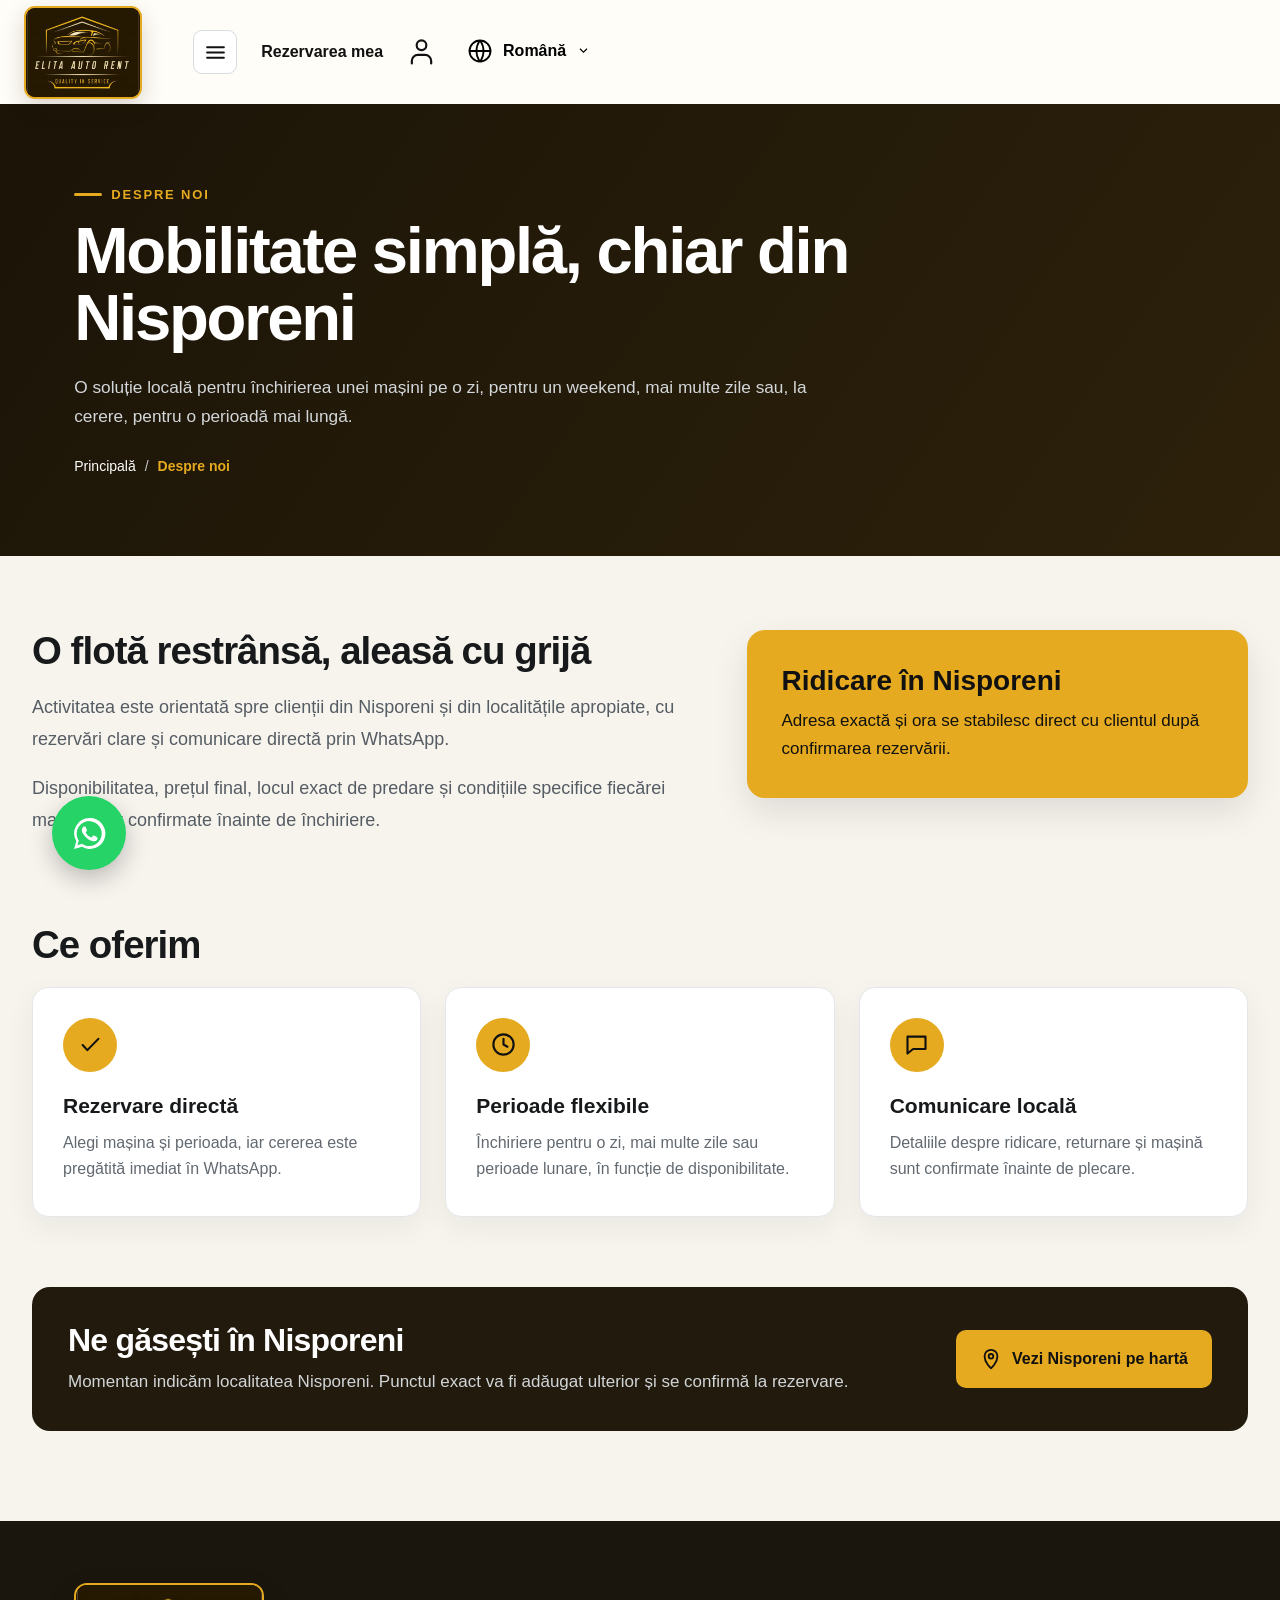
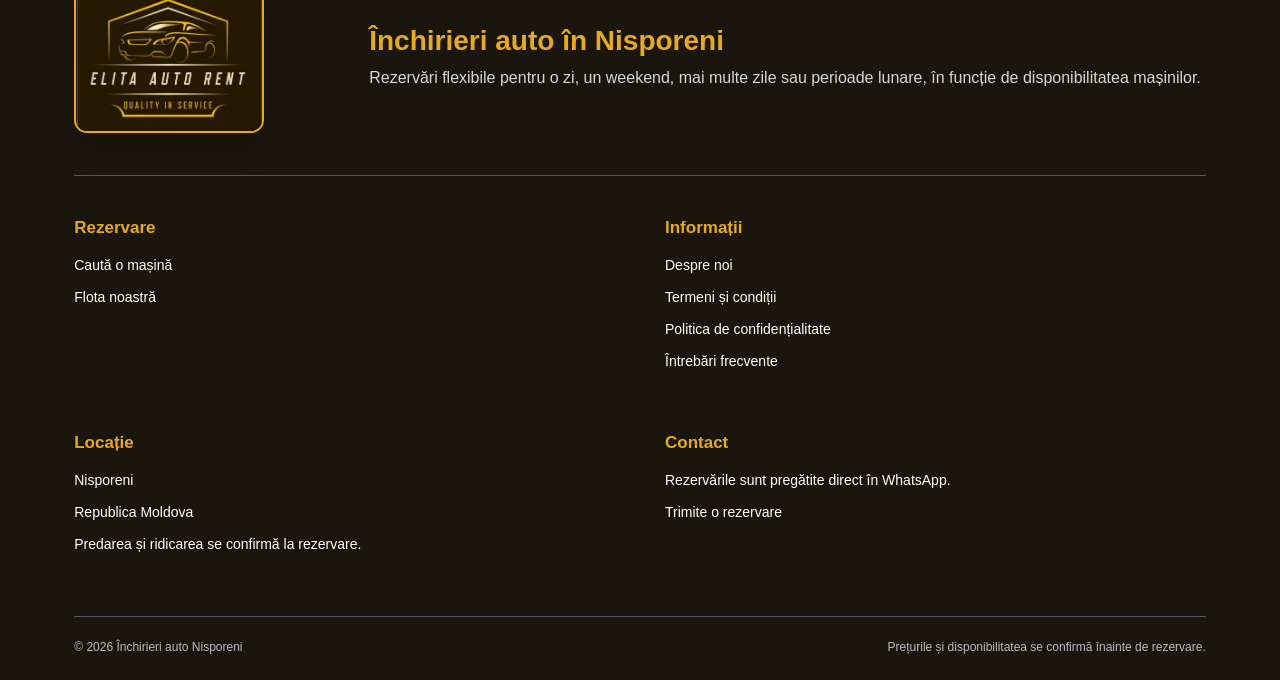
==== about.html @ a92614af "new new" ====
<!doctype html>
<html lang="ro">
<head>
  <meta charset="utf-8">
  <meta name="viewport" content="width=device-width, initial-scale=1">
  <meta name="description" content="Despre serviciul local de închirieri auto din Nisporeni, Republica Moldova.">
  <title>Despre noi | Închirieri auto Nisporeni</title>
  <link rel="stylesheet" href="styles.css">
</head>
<body class="info-page" data-page="about">
  <header class="site-header" aria-label="Antet">
    <a class="brand-placeholder" href="index.html" aria-label="Elita Auto Rent — Acasă"><img class="brand-logo" src="assets/brand/elita-auto-rent-logo.jpg" alt="Elita Auto Rent"></a>
    <nav class="desktop-nav" aria-label="Navigație principală">
      <a href="index.html#booking-title" data-i18n="navRental">Închirieri auto</a>
      <a href="index.html#fleet" data-i18n="navFleet">Flota noastră</a>
      <a href="about.html" data-i18n="navAbout" aria-current="page">Despre noi</a>
      <a href="terms.html" data-i18n="navTerms">Termeni și condiții</a>
      <a href="index.html#contact" data-i18n="navContact">Contact</a>
    </nav>
    <div class="header-actions">
      <button id="mobile-nav-toggle" class="mobile-nav-toggle" type="button" aria-label="Deschide meniul" aria-expanded="false" aria-controls="mobile-nav-panel">
        <svg aria-hidden="true" viewBox="0 0 24 24"><path d="M4 7h16M4 12h16M4 17h16"/></svg>
      </button>
      <a class="account-link" href="index.html#booking-title" data-i18n="myBooking">Rezervarea mea</a>
      <a class="header-icon-link" href="index.html#booking-title" aria-label="Rezervare">
        <svg aria-hidden="true" viewBox="0 0 24 24"><path d="M20 21v-2a5 5 0 0 0-5-5H9a5 5 0 0 0-5 5v2M12 10a4 4 0 1 0 0-8 4 4 0 0 0 0 8Z"/></svg>
      </a>
      <div class="language-switcher">
        <button id="language-button" class="language-button" type="button" aria-label="Selectează limba" aria-expanded="false" aria-controls="language-menu">
          <svg aria-hidden="true" viewBox="0 0 24 24"><circle cx="12" cy="12" r="9"/><path d="M3 12h18M12 3a15 15 0 0 1 0 18M12 3a15 15 0 0 0 0 18"/></svg>
          <span id="current-language-label">Română</span>
          <svg class="language-chevron" aria-hidden="true" viewBox="0 0 24 24"><path d="m7 9.5 5 5 5-5"/></svg>
        </button>
        <div id="language-menu" class="language-menu" hidden>
          <button type="button" data-language="ro" aria-current="true">Română <small>RO</small></button>
          <button type="button" data-language="ru">Русский <small>RU</small></button>
          <button type="button" data-language="en">English <small>EN</small></button>
        </div>
      </div>
    </div>
    <nav id="mobile-nav-panel" class="mobile-nav-panel" aria-label="Navigație mobilă" hidden>
      <a href="index.html#booking-title" data-i18n="navRental">Închirieri auto</a>
      <a href="index.html#fleet" data-i18n="navFleet">Flota noastră</a>
      <a href="about.html" data-i18n="navAbout" aria-current="page">Despre noi</a>
      <a href="terms.html" data-i18n="navTerms">Termeni și condiții</a>
      <a href="index.html#contact" data-i18n="navContact">Contact</a>
    </nav>
  </header>

  <main class="info-main">
    <section class="info-hero">
      <div class="info-hero-inner">
        <span class="info-eyebrow" data-i18n="eyebrow">Despre noi</span>
        <h1 data-i18n="title">Mobilitate simplă, chiar din Nisporeni</h1>
        <p data-i18n="lead">O soluție locală pentru închirierea unei mașini pe o zi, pentru un weekend, mai multe zile sau, la cerere, pentru o perioadă mai lungă.</p>
        <nav class="info-breadcrumbs" aria-label="Fir de navigare"><a href="index.html" data-i18n="home">Principală</a><span>/</span><strong data-i18n="navAbout">Despre noi</strong></nav>
      </div>
    </section>

    <div class="info-content-shell">
      <section class="info-section about-intro-grid">
        <div class="info-copy">
          <h2 data-i18n="introTitle">O flotă restrânsă, aleasă cu grijă</h2>
          <p data-i18n="introOne">Activitatea este orientată spre clienții din Nisporeni și din localitățile apropiate, cu rezervări clare și comunicare directă prin WhatsApp.</p>
          <p data-i18n="introTwo">Disponibilitatea, prețul final, locul exact de predare și condițiile specifice fiecărei mașini sunt confirmate înainte de închiriere.</p>
        </div>
        <aside class="about-highlight">
          <strong data-i18n="highlightTitle">Ridicare în Nisporeni</strong>
          <p data-i18n="highlightText">Adresa exactă și ora se stabilesc direct cu clientul după confirmarea rezervării.</p>
        </aside>
      </section>

      <section class="info-section">
        <h2 data-i18n="valuesTitle">Ce oferim</h2>
        <div class="about-card-grid">
          <article class="about-card">
            <span class="about-card-icon"><svg aria-hidden="true" viewBox="0 0 24 24"><path d="M5 12.5 9.2 17 19 7"/></svg></span>
            <h3 data-i18n="cardOneTitle">Rezervare directă</h3><p data-i18n="cardOneText">Alegi mașina și perioada, iar cererea este pregătită imediat în WhatsApp.</p>
          </article>
          <article class="about-card">
            <span class="about-card-icon"><svg aria-hidden="true" viewBox="0 0 24 24"><circle cx="12" cy="12" r="9"/><path d="M12 7v5l3.5 2"/></svg></span>
            <h3 data-i18n="cardTwoTitle">Perioade flexibile</h3><p data-i18n="cardTwoText">Închiriere pentru o zi, mai multe zile sau perioade lunare, în funcție de disponibilitate.</p>
          </article>
          <article class="about-card">
            <span class="about-card-icon"><svg aria-hidden="true" viewBox="0 0 24 24"><path d="M4 5h16v11H9l-5 4Z"/></svg></span>
            <h3 data-i18n="cardThreeTitle">Comunicare locală</h3><p data-i18n="cardThreeText">Detaliile despre ridicare, returnare și mașină sunt confirmate înainte de plecare.</p>
          </article>
        </div>
      </section>

      <section class="info-section location-callout">
        <div><h2 data-i18n="locationTitle">Ne găsești în Nisporeni</h2><p data-i18n="locationText">Momentan indicăm localitatea Nisporeni. Punctul exact va fi adăugat ulterior și se confirmă la rezervare.</p></div>
        <a class="map-button" href="https://www.google.com/maps/search/?api=1&amp;query=Nisporeni%2C%20Republica%20Moldova" target="_blank" rel="noopener noreferrer">
          <svg aria-hidden="true" viewBox="0 0 24 24"><path d="M12 22s7-5.5 7-13A7 7 0 1 0 5 9c0 7.5 7 13 7 13Z"/><circle cx="12" cy="9" r="2.5"/></svg><span data-i18n="mapButton">Vezi Nisporeni pe hartă</span>
        </a>
      </section>
    </div>
  </main>

  <footer class="site-footer">
    <div class="site-footer-shell">
      <section class="footer-intro"><a class="footer-brand" href="index.html" aria-label="Elita Auto Rent — Acasă"><img class="footer-logo" src="assets/brand/elita-auto-rent-logo.jpg" alt="Elita Auto Rent"></a><div><h2 data-i18n="footerTitle">Închirieri auto în Nisporeni</h2><p data-i18n="footerLead">Rezervări flexibile pentru o zi, un weekend, mai multe zile sau perioade lunare, în funcție de disponibilitatea mașinilor.</p></div></section>
      <div class="footer-columns">
        <div><h3 data-i18n="booking">Rezervare</h3><a href="index.html#booking-title" data-i18n="findCar">Caută o mașină</a><a href="index.html#fleet" data-i18n="navFleet">Flota noastră</a></div>
        <div><h3 data-i18n="information">Informații</h3><a href="about.html" data-i18n="navAbout">Despre noi</a><a href="terms.html" data-i18n="navTerms">Termeni și condiții</a><a href="#" data-i18n="privacy">Politica de confidențialitate</a><a href="#" data-i18n="faq">Întrebări frecvente</a></div>
        <div><h3 data-i18n="location">Locație</h3><a href="https://www.google.com/maps/search/?api=1&amp;query=Nisporeni%2C%20Republica%20Moldova" target="_blank" rel="noopener noreferrer">Nisporeni</a><a href="https://www.google.com/maps/search/?api=1&amp;query=Nisporeni%2C%20Republica%20Moldova" target="_blank" rel="noopener noreferrer" data-i18n="moldova">Republica Moldova</a><p data-i18n="delivery">Predarea și ridicarea se confirmă la rezervare.</p></div>
        <div><h3 data-i18n="navContact">Contact</h3><p data-i18n="bookingWhatsapp">Rezervările sunt pregătite direct în WhatsApp.</p><a href="index.html#booking-title" data-i18n="sendBooking">Trimite o rezervare</a></div>
      </div>
      <div class="footer-bottom"><span data-i18n="copyright">© 2026 Închirieri auto Nisporeni</span><span data-i18n="availability">Prețurile și disponibilitatea se confirmă înainte de rezervare.</span></div>
    </div>
  </footer>

  <button id="floating-whatsapp" class="floating-safety floating-whatsapp" type="button" aria-label="Deschide WhatsApp"><svg aria-hidden="true" viewBox="0 0 32 32"><path d="M16.05 4.5A11.42 11.42 0 0 0 6.2 21.7L4.5 27.5l5.95-1.62A11.5 11.5 0 1 0 16.05 4.5Zm0 20.87c-1.8 0-3.56-.5-5.08-1.45l-.36-.22-3.53.96.95-3.43-.24-.37a9.3 9.3 0 1 1 8.26 4.51Zm5.1-6.96c-.28-.14-1.65-.81-1.9-.9-.26-.1-.45-.14-.64.14-.19.28-.73.9-.9 1.09-.16.19-.33.21-.61.07-.28-.14-1.18-.43-2.25-1.39a8.43 8.43 0 0 1-1.56-1.94c-.16-.28-.02-.43.12-.57.13-.13.28-.33.42-.5.14-.16.19-.28.28-.47.09-.19.05-.35-.02-.5-.07-.14-.64-1.54-.87-2.1-.23-.56-.47-.48-.64-.49h-.54c-.19 0-.5.07-.76.35-.26.28-1 1-1 2.43 0 1.43 1.04 2.81 1.18 3 .14.19 2.04 3.12 4.95 4.38.69.3 1.23.48 1.65.61.69.22 1.32.19 1.82.12.56-.08 1.65-.68 1.88-1.33.23-.65.23-1.21.16-1.33-.07-.12-.26-.19-.54-.33Z"/></svg></button>
  <button id="scroll-to-top" class="scroll-to-top" type="button" aria-label="Înapoi la începutul paginii"><svg aria-hidden="true" viewBox="0 0 64 64"><circle class="scroll-track" cx="32" cy="32" r="26"/><circle class="scroll-progress" cx="32" cy="32" r="26"/><path class="scroll-arrow" d="M32 43V22M23.5 30.5 32 22l8.5 8.5"/></svg></button>
  <script src="content-pages.js"></script>
</body>
</html>
---- styles.css ----
:root {
  --brand: #e5aa1f;
  --brand-hover: #cf9412;
  --accent: #9a6500;
  --brand-dark: #211600;
  --brand-cream: #f3ead5;
  --accent-soft: #fff4d6;
  --ink: #111111;
  --muted: #5f636b;
  --surface: #ffffff;
  --border: #d7dae0;
  --danger: #b42318;
  --shell-max: 1698px;
  --radius: 12px;
  font-family: Inter, Arial, sans-serif;
  color: var(--ink);
  background: #f7f4ee;
}

* { box-sizing: border-box; }

body { margin: 0; min-width: 320px; }

button, input, select { font: inherit; }

button, a { -webkit-tap-highlight-color: transparent; }

.sr-only {
  position: absolute;
  width: 1px;
  height: 1px;
  padding: 0;
  margin: -1px;
  overflow: hidden;
  clip: rect(0, 0, 0, 0);
  white-space: nowrap;
  border: 0;
}

.site-header {
  min-height: 104px;
  padding: 0 max(24px, calc((100vw - var(--shell-max)) / 2));
  display: flex;
  align-items: center;
  gap: clamp(28px, 4vw, 70px);
  background: #fffdf8;
  position: relative;
  z-index: 40;
}

.brand-placeholder {
  width: 118px;
  height: 93px;
  display: block;
  flex: 0 0 auto;
  overflow: hidden;
  border: 2px solid var(--brand);
  border-radius: 11px;
  background: var(--brand-dark);
  box-shadow: 0 8px 22px rgb(45 29 0 / 18%);
}
.brand-logo { width: 100%; height: 100%; display: block; object-fit: contain; }

.desktop-nav { display: flex; align-items: center; gap: 30px; flex: 1; }
.desktop-nav a, .account-link { color: #111; text-decoration: none; font-weight: 700; }
.desktop-nav a:hover, .account-link:hover { text-decoration: underline; text-underline-offset: 5px; }

.nav-menu-button {
  display: inline-flex;
  align-items: center;
  gap: 7px;
  padding: 12px 0;
  border: 0;
  color: #111;
  background: transparent;
  font-weight: 800;
  cursor: pointer;
}

.nav-menu-button svg { width: 17px; height: 17px; fill: none; stroke: currentColor; stroke-width: 2; }
.nav-menu-button[aria-expanded="true"] { color: var(--accent); }
.nav-menu-button[aria-expanded="true"] svg { transform: rotate(180deg); }

.header-actions { display: flex; align-items: center; gap: 24px; }
.mobile-nav-toggle {
  width: 44px;
  height: 44px;
  padding: 0;
  display: none;
  place-items: center;
  border: 1px solid #d8dce0;
  border-radius: 9px;
  color: #111;
  background: #fff;
  cursor: pointer;
}
.mobile-nav-toggle svg { width: 25px; height: 25px; fill: none; stroke: currentColor; stroke-width: 2; stroke-linecap: round; }
.mobile-nav-toggle[aria-expanded="true"] { color: #fff; border-color: var(--brand-dark); background: var(--brand-dark); }
.mobile-nav-panel {
  position: absolute;
  top: 100%;
  left: 18px;
  right: 18px;
  z-index: 85;
  padding: 10px;
  display: grid;
  border: 1px solid #e0e3e6;
  border-radius: 0 0 13px 13px;
  background: #fff;
  box-shadow: 0 18px 35px rgb(0 0 0 / 18%);
}
.mobile-nav-panel a { min-height: 48px; padding: 0 13px; display: flex; align-items: center; border-radius: 8px; color: #111; text-decoration: none; font-weight: 800; }
.mobile-nav-panel a:hover, .mobile-nav-panel a[aria-current="page"] { color: #704800; background: var(--accent-soft); }
.header-icon-link { display: grid; place-items: center; padding: 0; border: 0; color: #111; background: transparent; cursor: pointer; }
.header-icon-link svg { width: 29px; height: 29px; fill: none; stroke: currentColor; stroke-width: 1.8; stroke-linecap: round; }
.language-button { display: inline-flex; align-items: center; gap: 9px; border: 0; background: transparent; font-weight: 700; cursor: pointer; }
.language-button svg { width: 28px; height: 28px; fill: none; stroke: currentColor; stroke-width: 1.6; }
.language-switcher { position: relative; }
.language-button .language-chevron { width: 17px; height: 17px; transition: transform .2s ease; }
.language-button[aria-expanded="true"] .language-chevron { transform: rotate(180deg); }
.language-menu { position: absolute; top: calc(100% + 16px); right: 0; z-index: 80; width: 190px; padding: 8px; border: 1px solid #e0e3e6; border-radius: 11px; background: #fff; box-shadow: 0 14px 35px rgb(0 0 0 / 16%); }
.language-menu button { width: 100%; min-height: 44px; padding: 0 11px; display: flex; align-items: center; justify-content: space-between; border: 0; border-radius: 7px; background: transparent; font: inherit; font-weight: 750; text-align: left; cursor: pointer; }
.language-menu button:hover, .language-menu button[aria-current="true"] { color: #704800; background: var(--accent-soft); }
.language-menu small { color: #7c838a; font-size: 11px; font-weight: 900; }

.mega-menu {
  position: absolute;
  top: 104px;
  left: 0;
  right: 0;
  z-index: 35;
  min-height: 750px;
  padding: 56px max(24px, calc((100vw - var(--shell-max)) / 2)) 48px;
  background: #fff;
  border-top: 1px solid #ececec;
  border-radius: 0 0 16px 16px;
  box-shadow: 0 24px 50px rgb(0 0 0 / 24%);
}

.mega-menu-inner { max-width: var(--shell-max); margin: 0 auto; display: grid; grid-template-columns: 340px 1fr; min-height: 645px; }
.mega-sidebar { padding-right: 52px; border-right: 1px solid #e2e3e5; display: flex; flex-direction: column; }
.mega-sidebar nav { display: grid; gap: 26px; }
.mega-sidebar nav a { width: max-content; color: #111; text-decoration: none; font-size: 29px; line-height: 1; font-weight: 800; }
.mega-sidebar nav a:hover { color: var(--accent); }
.mega-sidebar nav .mega-active { padding-bottom: 7px; border-bottom: 5px solid var(--brand); }
.mega-secondary { display: grid; gap: 22px; margin-top: 60px; }
.mega-secondary a { color: #111; text-decoration: none; font-size: 20px; font-weight: 700; }
.help-phone { display: flex; align-items: center; gap: 18px; margin-top: auto; color: #111; text-decoration: none; }
.help-icon { width: 65px; height: 65px; display: grid; place-items: center; flex: 0 0 auto; border-radius: 50%; background: var(--brand); }
.help-icon svg { width: 27px; height: 27px; fill: none; stroke: #111; stroke-width: 1.9; stroke-linecap: round; stroke-linejoin: round; }
.help-phone small, .help-phone strong { display: block; }
.help-phone small { margin-bottom: 7px; font-size: 14px; font-weight: 500; }
.help-phone strong { font-size: 18px; }

.fleet-grid {
  position: relative;
  padding: 46px 0 0 56px;
  display: grid;
  grid-template-columns: repeat(3, minmax(180px, 1fr));
  grid-auto-rows: 250px;
  column-gap: clamp(40px, 7vw, 150px);
  row-gap: 60px;
}
.fleet-link { position: absolute; top: 0; right: 12px; color: #8a5a00; text-decoration: none; font-size: 18px; font-weight: 800; }
.vehicle-card { display: flex; flex-direction: column; justify-content: flex-end; min-width: 0; }
.vehicle-card h3 { margin: 16px 0 0; font-size: 21px; }
.vehicle-art { width: 100%; max-width: 310px; height: 145px; overflow: visible; }
.vehicle-art .car-body { fill: var(--car); stroke: #5c6168; stroke-width: 2; }
.vehicle-art .car-window { fill: #b8c4cf; stroke: #4b535c; stroke-width: 2; }
.vehicle-art circle { fill: #22272b; }
.vehicle-art .hub { fill: #b9bec4; stroke: #5d6268; stroke-width: 2; }
.car-orange { --car: #ef6c1b; }
.car-silver { --car: #a8a59f; }
.car-gray { --car: #abb0b7; }
.car-blue { --car: #344f67; }
.car-black { --car: #222326; }
.car-white { --car: #f4f4f0; }

.booking-section { position: relative; background: var(--brand); }

.booking-shell {
  max-width: var(--shell-max);
  min-height: 178px;
  margin: 0 auto;
  padding: 33px 0 24px;
}

.different-location-row {
  height: 39px;
  display: flex;
  align-items: flex-start;
  gap: 14px;
  font-size: 16px;
  font-weight: 700;
}

.different-location-row > span { padding-top: 4px; }

.switch {
  width: 47px;
  height: 32px;
  padding: 3px;
  border: 1px solid #555;
  border-radius: 999px;
  background: #fff;
  cursor: pointer;
  transition: background .18s ease;
}

.switch-knob {
  display: block;
  width: 24px;
  height: 24px;
  border-radius: 50%;
  background: #55585e;
  transition: transform .18s ease, background .18s ease;
}

.switch[aria-checked="true"] { background: var(--accent); border-color: var(--accent); }
.switch[aria-checked="true"] .switch-knob { transform: translateX(15px); background: #fff; }
.switch:focus-visible, button:focus-visible, input:focus-visible, select:focus-visible, a:focus-visible { outline: 3px solid #805300; outline-offset: 3px; }

.booking-form {
  display: grid;
  grid-template-columns: minmax(480px, 3.3fr) minmax(230px, 1fr) minmax(230px, 1fr) minmax(225px, 1fr);
  grid-template-areas: "location pickup dropoff search";
  column-gap: 27px;
  row-gap: 0;
  align-items: start;
}

.location-stack { grid-area: location; display: grid; gap: 12px; }
.pickup-date-card { grid-area: pickup; }
.dropoff-date-card { grid-area: dropoff; }
.search-button { grid-area: search; }
.promo-wrap { grid-area: promo; }

.field-card {
  position: relative;
  height: 79px;
  padding: 12px 16px 9px;
  background: var(--surface);
  border: 1px solid var(--border);
  border-radius: var(--radius);
  box-shadow: 0 1px 1px rgb(0 0 0 / 2%);
}

.field-card:focus-within { border-color: var(--accent); box-shadow: 0 0 0 2px rgb(23 105 194 / 14%); }

.field-card label {
  display: flex;
  align-items: center;
  gap: 9px;
  min-height: 20px;
  font-size: 16px;
  font-weight: 800;
}

.field-card label svg {
  width: 17px;
  height: 17px;
  flex: 0 0 auto;
  fill: none;
  stroke: var(--accent);
  stroke-width: 2.1;
  stroke-linecap: round;
  stroke-linejoin: round;
}

.field-card input, .field-card select {
  width: 100%;
  min-width: 0;
  border: 0;
  outline: 0;
  color: #383c43;
  background: transparent;
}

.location-card > input {
  height: 35px;
  padding: 5px 42px 0 0;
  font-size: 18px;
}

.location-card > input::placeholder { color: #5d626b; opacity: 1; }

.field-chevron {
  position: absolute;
  top: 30px;
  right: 12px;
  width: 35px;
  height: 38px;
  display: grid;
  place-items: center;
  border: 0;
  background: transparent;
  cursor: pointer;
}

.field-chevron svg {
  width: 20px;
  height: 20px;
  fill: none;
  stroke: #222;
  stroke-width: 2;
  stroke-linecap: round;
  stroke-linejoin: round;
}

.network-badge {
  position: absolute;
  top: -26px;
  right: 16px;
  height: 50px;
  padding: 0 16px 0 18px;
  display: flex;
  align-items: center;
  gap: 10px;
  color: #fff;
  background: var(--accent);
  border-radius: 12px;
  box-shadow: 0 8px 19px rgb(0 0 0 / 14%);
  font-weight: 800;
  z-index: 2;
}

.network-badge svg { width: 24px; height: 24px; fill: none; stroke: #fff; stroke-width: 2.1; stroke-linecap: round; stroke-linejoin: round; }

.date-time-row { display: grid; grid-template-columns: minmax(112px, 1fr) 77px; align-items: center; gap: 5px; }
.date-card label { height: 20px; white-space: nowrap; }
.date-card input, .date-card select { height: 35px; padding: 5px 0 0; font-size: 17px; }
.date-card input[readonly] { cursor: pointer; }
.date-card input::placeholder { color: #535860; opacity: 1; }
.date-card select { text-align: right; appearance: none; cursor: pointer; }

@media (min-width: 1321px) {
  html[lang="en"] .date-card label {
    gap: 7px;
    font-size: 14px;
    letter-spacing: -.12px;
  }
}

.search-button {
  height: 79px;
  display: flex;
  align-items: center;
  justify-content: center;
  gap: 8px;
  border: 2px solid #111;
  border-radius: var(--radius);
  color: #111;
  background: transparent;
  font-size: 18px;
  font-weight: 800;
  cursor: pointer;
  transition: background .16s ease, transform .16s ease;
}

.search-button svg { display: none; width: 20px; fill: none; stroke: currentColor; stroke-width: 2; stroke-linecap: round; stroke-linejoin: round; }
.search-button:hover { background: rgb(255 255 255 / 26%); }
.search-button:active { transform: translateY(1px); }

.promo-wrap { display: flex; align-items: center; gap: 16px; min-height: 30px; }
.promo-toggle { display: inline-flex; align-items: center; gap: 13px; font-size: 16px; font-weight: 700; cursor: pointer; }
.promo-toggle input { position: absolute; opacity: 0; pointer-events: none; }
.custom-checkbox { width: 27px; height: 27px; display: grid; place-items: center; border: 1px solid #7c8188; border-radius: 5px; background: #fff; }
.promo-toggle input:checked + .custom-checkbox { background: #111; border-color: #111; }
.promo-toggle input:checked + .custom-checkbox::after { content: "✓"; color: #fff; font-size: 17px; font-weight: 800; }
.promo-toggle input:focus-visible + .custom-checkbox { outline: 3px solid #805300; outline-offset: 3px; }
.info-dot { width: 21px; height: 21px; display: inline-grid; place-items: center; border-radius: 50%; color: #111; background: #fff; font-family: Georgia, serif; font-weight: 800; }
.promo-field input { width: min(260px, 40vw); height: 38px; padding: 0 12px; border: 1px solid #777; border-radius: 7px; background: #fff; }

.field-error { position: absolute; left: 14px; top: calc(100% + 4px); margin: 0; color: var(--danger); font-size: 12px; font-weight: 700; }
.field-card.has-error { border-color: var(--danger); }

.suggestions {
  position: absolute;
  top: calc(100% + 8px);
  left: 0;
  right: 0;
  z-index: 10;
  margin: 0;
  padding: 7px;
  list-style: none;
  border: 1px solid #d1d5db;
  border-radius: 10px;
  background: #fff;
  box-shadow: 0 16px 35px rgb(0 0 0 / 18%);
}
.suggestions button { width: 100%; padding: 11px 12px; border: 0; border-radius: 7px; text-align: left; background: transparent; cursor: pointer; }
.suggestions button:hover, .suggestions button:focus-visible { background: var(--accent-soft); outline: 0; }

.page-placeholder {
  min-height: 480px;
  display: grid;
  place-items: center;
  padding: 56px 24px;
  text-align: center;
  color: #fff;
  background: linear-gradient(120deg, #30343b 0%, #555b64 55%, #25282d 100%);
}
.page-placeholder span { font-size: 12px; letter-spacing: .22em; font-weight: 800; opacity: .7; }
.page-placeholder h2 { max-width: 720px; margin: 14px auto 0; font-size: clamp(27px, 4vw, 52px); line-height: 1.05; }

.rental-fleet-section { padding: 70px 0 84px; background: #f7f4ee; }
.rental-fleet-shell { max-width: var(--shell-max); margin: 0 auto; }
.fleet-heading { margin-bottom: 38px; display: flex; align-items: end; justify-content: space-between; gap: 40px; }
.section-eyebrow { color: #8a5a00; font-size: 13px; font-weight: 900; letter-spacing: .14em; text-transform: uppercase; }
.fleet-heading h2 { margin: 9px 0 0; font-size: 38px; }
.fleet-heading > p { max-width: 620px; margin: 0; color: #555d66; font-size: 18px; line-height: 1.55; }
.mobile-filter-toggle { display: none; }
.fleet-catalog-layout { display: grid; grid-template-columns: 300px minmax(0, 1fr); gap: 30px; align-items: start; }
.fleet-filter-sidebar { position: sticky; top: 20px; max-height: calc(100vh - 40px); overflow-y: auto; border: 1px solid #e4e6e8; border-radius: 13px; background: #fff; box-shadow: 0 8px 26px rgb(0 0 0 / 6%); scrollbar-width: thin; scrollbar-color: #9a6500 #f3eee4; }
.fleet-filter-header { padding: 22px 22px 15px; display: flex; align-items: center; justify-content: space-between; gap: 15px; }
.fleet-filter-header h3 { margin: 0; font-size: 23px; }
.fleet-filter-header button { border: 0; color: #8a5a00; background: transparent; font-weight: 800; cursor: pointer; }
.fleet-filter-sidebar details { border-top: 1px solid #eceef0; }
.fleet-filter-sidebar summary { min-height: 60px; padding: 0 22px; display: flex; align-items: center; justify-content: space-between; font-size: 18px; font-weight: 800; list-style: none; cursor: pointer; }
.fleet-filter-sidebar summary::-webkit-details-marker { display: none; }
.fleet-filter-sidebar summary::after { content: "⌄"; font-size: 22px; line-height: 1; transition: transform .18s ease; }
.fleet-filter-sidebar details[open] summary::after { transform: rotate(180deg); }
.fleet-filter-content { padding: 0 22px 22px; }
.fleet-price-labels { margin-bottom: 12px; display: flex; justify-content: space-between; color: #8a5a00; font-size: 13px; font-weight: 900; }
.fleet-price-labels span { padding: 5px 7px; border-radius: 5px; background: #eaf3fd; }
.fleet-range-wrap { position: relative; height: 22px; }
.fleet-range-track { position: absolute; top: 8px; left: 5px; right: 5px; height: 7px; border-radius: 99px; background: var(--brand); }
.fleet-range-wrap input { position: absolute; inset: 0; width: 100%; margin: 0; pointer-events: none; appearance: none; background: transparent; }
.fleet-range-wrap input::-webkit-slider-thumb { width: 19px; height: 19px; border: 3px solid var(--brand); border-radius: 50%; appearance: none; background: #fff; pointer-events: auto; cursor: grab; }
.fleet-range-wrap input::-moz-range-thumb { width: 15px; height: 15px; border: 3px solid var(--brand); border-radius: 50%; background: #fff; pointer-events: auto; cursor: grab; }
.fleet-check-list { display: grid; gap: 13px; }
.fleet-check-list label { display: grid; grid-template-columns: 26px 1fr auto; align-items: center; gap: 10px; color: #5d646c; cursor: pointer; }
.fleet-check-list input { position: absolute; opacity: 0; pointer-events: none; }
.fleet-checkbox { width: 26px; height: 26px; display: grid; place-items: center; border: 1px solid #c6cacf; border-radius: 6px; background: #fff; }
.fleet-check-list input:checked + .fleet-checkbox { border-color: #9a6500; background: #9a6500; }
.fleet-check-list input:checked + .fleet-checkbox::after { content: "✓"; color: #fff; font-weight: 900; }
.fleet-check-list input:focus-visible + .fleet-checkbox { outline: 3px solid #805300; outline-offset: 2px; }
.fleet-check-list small { color: #8b9299; font-size: 13px; }
.fleet-results { min-width: 0; }
.fleet-results-bar { min-height: 64px; margin-bottom: 18px; padding: 0 4px; display: flex; align-items: center; justify-content: space-between; gap: 20px; }
.fleet-results-bar > strong { font-size: 18px; }
.fleet-results-bar label { display: flex; align-items: center; gap: 10px; color: #676e76; font-size: 13px; font-weight: 700; }
.fleet-results-bar select { height: 44px; min-width: 190px; padding: 0 38px 0 14px; border: 1px solid #d4d7da; border-radius: 9px; background: #fff; }
.rental-car-grid { display: grid; grid-template-columns: repeat(3, minmax(0, 1fr)); gap: 24px; scroll-margin-top: 30px; }
.fleet-empty { min-height: 280px; display: grid; place-items: center; color: #626a72; font-size: 18px; font-weight: 800; text-align: center; }
.rental-car-card { min-height: 650px; padding: 20px; display: flex; flex-direction: column; overflow: hidden; border-radius: 15px; background: #fff; box-shadow: 0 8px 24px rgb(0 0 0 / 9%); transition: box-shadow .5s ease, transform .5s ease; }
.rental-card-copy h3 { min-height: 53px; margin: 0; font-size: 22px; line-height: 1.2; }
.rental-card-copy h3 span { font-size: 14px; font-weight: 600; }
.rental-card-copy > p { min-height: 40px; margin: 7px 0 12px; color: #5c646e; font-size: 14px; line-height: 1.4; }
.rental-card-copy ul { margin: 0; padding: 0; display: grid; grid-template-columns: 1fr 1fr; gap: 9px; list-style: none; font-size: 14px; font-weight: 700; }
.rental-card-copy li::before { content: "✓"; margin-right: 6px; color: #8a5a00; }
.rental-car-visual { position: relative; width: 100%; aspect-ratio: 4 / 3; margin: 14px 0 13px; overflow: hidden; border-radius: 11px; background: #e9ecef; touch-action: pan-y; user-select: none; }
.rental-car-photo { width: 100%; height: 100%; display: block; object-fit: cover; object-position: center; cursor: zoom-in; transition: transform .5s ease, opacity .18s ease; }
.rental-car-photo.is-changing { opacity: .55; }
.gallery-button { position: absolute; top: 50%; z-index: 2; width: 39px; height: 39px; display: grid; place-items: center; border: 1px solid rgb(255 255 255 / 75%); border-radius: 50%; color: #fff; background: rgb(18 21 24 / 72%); box-shadow: 0 4px 14px rgb(0 0 0 / 18%); transform: translateY(-50%); cursor: pointer; }
.gallery-button:hover { background: #9a6500; }
.gallery-button svg { width: 20px; height: 20px; fill: none; stroke: currentColor; stroke-width: 2.3; stroke-linecap: round; stroke-linejoin: round; }
.gallery-prev { left: 10px; }
.gallery-next { right: 10px; }
.gallery-dots { position: absolute; left: 50%; bottom: 10px; z-index: 2; max-width: calc(100% - 92px); padding: 6px 9px; display: flex; justify-content: center; gap: 6px; border-radius: 99px; background: rgb(17 19 21 / 58%); transform: translateX(-50%); }
.gallery-dot { width: 7px; height: 7px; padding: 0; border: 0; border-radius: 50%; background: rgb(255 255 255 / 55%); cursor: pointer; }
.gallery-dot.is-active { width: 20px; border-radius: 99px; background: #fff; }
.gallery-counter { position: absolute; top: 9px; right: 9px; z-index: 2; padding: 5px 8px; border-radius: 99px; color: #fff; background: rgb(17 19 21 / 65%); font-size: 11px; font-weight: 850; }
.rental-car-body { fill: var(--car, #d5d9dd); stroke: #4f5760; stroke-width: 2; }
.rental-car-window { fill: #aebdca; stroke: #424b54; stroke-width: 2; }
.rental-car-detail { fill: none; stroke: #66717c; stroke-width: 2; }
.rental-wheel { fill: #20252a; }
.rental-hub { fill: #c3c8cd; stroke: #5d646b; stroke-width: 2; }
.rental-card-footer { margin-top: auto; display: grid; gap: 16px; }
.rental-card-footer small, .rental-card-footer em { display: block; }
.rental-card-footer small { font-weight: 800; }
.rental-card-footer strong { font-size: 28px; }
.rental-card-footer > div > span { font-size: 17px; font-weight: 800; }
.rental-card-footer em { margin-top: 5px; color: #5a6169; font-size: 12px; }
.select-rental-car { height: 58px; border: 0; border-radius: 9px; background: var(--brand); font-weight: 900; text-transform: uppercase; cursor: pointer; transition: background .5s ease, color .5s ease; }
.select-rental-car:hover { background: var(--brand-hover); }

@media (hover: hover) and (pointer: fine) {
  .rental-car-card:hover { transform: translateY(-4px); box-shadow: 0 4px 24px rgb(170 176 182 / 58%); }
  .rental-car-card:hover .rental-car-photo { transform: scale(1.08); }
  .rental-car-card:hover .rental-card-copy h3 { color: #8a5a00; }
  .rental-car-card:hover .select-rental-car { color: #fff; background: #9a6500; }
}
.rental-car-card:focus-within { box-shadow: 0 4px 24px rgb(170 176 182 / 58%); }

.contact-section { scroll-margin-top: 20px; background: #f7f8f9; }
.contact-hero { padding: 64px max(24px, calc((100vw - 1470px) / 2)) 76px; color: #fff; background: #211a0d; }
.contact-hero h2 { margin: 0 0 24px; text-align: center; font-size: 42px; }
.contact-breadcrumb { min-height: 62px; display: flex; align-items: center; justify-content: center; gap: 13px; border-radius: 5px; background: #130f08; font-size: 18px; }
.contact-breadcrumb a { color: #fff; text-decoration: none; font-weight: 700; }
.contact-breadcrumb span { color: #aaa; }
.contact-breadcrumb strong { color: var(--brand); }
.contact-body { max-width: 1470px; margin: 0 auto; padding: 96px 0 90px; }
.contact-card-grid { display: grid; grid-template-columns: repeat(4, minmax(0, 1fr)); gap: 28px; }
.contact-card { min-height: 330px; padding: 28px 25px; display: flex; align-items: center; flex-direction: column; text-align: center; border: 1px solid #e4e6e8; border-radius: 11px; background: #fff; box-shadow: 0 8px 28px rgb(0 0 0 / 5%); transition: transform .3s ease, box-shadow .3s ease; }
.contact-card:hover { transform: translateY(-4px); box-shadow: 0 12px 34px rgb(0 0 0 / 11%); }
.contact-icon { width: 92px; height: 92px; margin-bottom: 20px; display: grid; place-items: center; border-radius: 50%; background: var(--brand); }
.contact-icon svg { width: 42px; height: 42px; fill: none; stroke: #111; stroke-width: 1.8; stroke-linecap: round; stroke-linejoin: round; }
.contact-whatsapp-icon { background: #25d366; }
.contact-whatsapp-icon svg { fill: #fff; stroke: none; }
.contact-card h3 { margin: 0 0 13px; font-size: 24px; }
.contact-card p { margin: 0; color: #73787e; font-size: 16px; line-height: 1.55; }
.contact-whatsapp-button { margin-top: auto; padding: 11px 18px; border: 0; border-radius: 8px; color: #fff; background: #25d366; font-weight: 800; cursor: pointer; }
.contact-whatsapp-button:hover { background: #1fbd59; }
.contact-form-panel { margin-top: 65px; padding: 48px; display: grid; grid-template-columns: .8fr 1.4fr; gap: 60px; border-radius: 15px; background: #fff; box-shadow: 0 10px 32px rgb(0 0 0 / 7%); }
.contact-form-heading > span { color: #8a5a00; font-size: 13px; font-weight: 900; letter-spacing: .13em; text-transform: uppercase; }
.contact-form-heading h2 { margin: 13px 0 12px; font-size: 34px; line-height: 1.1; }
.contact-form-heading p { margin: 0; color: #656d75; line-height: 1.55; }
.contact-form-fields { display: grid; grid-template-columns: 1fr 1fr; gap: 20px; }
.contact-form-fields label { display: grid; gap: 8px; font-size: 14px; font-weight: 800; }
.contact-form-fields input, .contact-form-fields textarea { width: 100%; padding: 14px; border: 1px solid #d2d6da; border-radius: 9px; outline: 0; font: inherit; resize: vertical; }
.contact-form-fields input { height: 54px; }
.contact-form-fields input:focus, .contact-form-fields textarea:focus { border-color: #9a6500; box-shadow: 0 0 0 2px rgb(154 101 0 / 14%); }
.contact-message { grid-column: 1 / -1; }
.contact-form-fields button { grid-column: 1 / -1; min-height: 58px; border: 0; border-radius: 9px; color: #fff; background: #25d366; font-weight: 900; cursor: pointer; }
.contact-form-fields button:hover { background: #1fbd59; }

.site-footer { padding: 62px 0 26px; color: #fff; background: #1b160d; }
.site-footer-shell { max-width: var(--shell-max); margin: 0 auto; }
.footer-intro { padding-bottom: 42px; display: grid; grid-template-columns: 240px 1fr; gap: 55px; align-items: center; border-bottom: 1px solid #55595d; }
.footer-brand { width: 190px; height: 150px; display: block; overflow: hidden; border: 2px solid var(--brand); border-radius: 13px; background: var(--brand-dark); box-shadow: 0 12px 28px rgb(0 0 0 / 20%); }
.footer-logo { width: 100%; height: 100%; display: block; object-fit: contain; }
.footer-intro h2 { margin: 0 0 9px; color: var(--brand); font-size: 28px; }
.footer-intro p { max-width: 850px; margin: 0; color: #d4d7da; line-height: 1.55; }
.footer-columns { padding: 42px 0 50px; display: grid; grid-template-columns: repeat(4, 1fr); gap: 50px; }
.footer-columns h3 { margin: 0 0 17px; color: var(--brand); font-size: 17px; }
.footer-columns a, .footer-columns p { display: block; margin: 0 0 11px; color: #fff; text-decoration: none; font-size: 14px; line-height: 1.5; }
.footer-columns a:hover { text-decoration: underline; }
.footer-bottom { padding-top: 23px; display: flex; justify-content: space-between; gap: 30px; border-top: 1px solid #55595d; color: #b8bdc2; font-size: 12px; }

/* Pagini informative */
.info-page { color: #17191b; background: #f7f4ee; }
.info-main { min-height: 62vh; }
.info-hero { color: #fff; background: linear-gradient(125deg, #1b1407 0%, #2d210b 100%); }
.info-hero-inner { max-width: var(--shell-max); margin: 0 auto; padding: 78px 0 82px; }
.info-eyebrow { display: inline-flex; align-items: center; gap: 9px; margin-bottom: 16px; color: var(--brand); font-size: 13px; font-weight: 900; letter-spacing: .14em; text-transform: uppercase; }
.info-eyebrow::before { content: ""; width: 28px; height: 3px; border-radius: 99px; background: var(--brand); }
.info-hero h1 { max-width: 850px; margin: 0; font-size: clamp(40px, 5.1vw, 72px); line-height: 1.02; letter-spacing: -.035em; }
.info-hero p { max-width: 760px; margin: 22px 0 0; color: #d3d7da; font-size: clamp(17px, 1.35vw, 21px); line-height: 1.65; }
.info-breadcrumbs { margin-top: 28px; display: flex; align-items: center; flex-wrap: wrap; gap: 9px; color: #c6cace; font-size: 14px; }
.info-breadcrumbs a { color: #fff; text-decoration: none; }
.info-breadcrumbs a:hover { text-decoration: underline; }
.info-breadcrumbs strong { color: var(--brand); }
.info-content-shell { max-width: 1240px; margin: 0 auto; padding: 74px 0 90px; }
.info-section { margin-bottom: 70px; }
.info-section:last-child { margin-bottom: 0; }
.info-section h2 { margin: 0 0 20px; font-size: clamp(30px, 3vw, 46px); line-height: 1.1; letter-spacing: -.025em; }
.info-section > p, .info-copy p { color: #555c63; font-size: 18px; line-height: 1.75; }
.about-intro-grid { display: grid; grid-template-columns: minmax(0, 1.15fr) minmax(330px, .85fr); gap: 62px; align-items: start; }
.about-highlight { padding: 35px; border-radius: 18px; color: #111; background: var(--brand); box-shadow: 0 14px 35px rgb(0 0 0 / 10%); }
.about-highlight strong { display: block; margin-bottom: 10px; font-size: 28px; }
.about-highlight p { margin: 0; font-size: 17px; line-height: 1.65; }
.about-card-grid { display: grid; grid-template-columns: repeat(3, minmax(0, 1fr)); gap: 24px; }
.about-card { min-height: 230px; padding: 30px; border: 1px solid #e4e6e8; border-radius: 16px; background: #fff; box-shadow: 0 10px 30px rgb(25 32 38 / 6%); }
.about-card-icon { width: 54px; height: 54px; margin-bottom: 22px; display: grid; place-items: center; border-radius: 50%; color: #111; background: var(--brand); }
.about-card-icon svg { width: 27px; height: 27px; fill: none; stroke: currentColor; stroke-width: 1.9; stroke-linecap: round; stroke-linejoin: round; }
.about-card h3 { margin: 0 0 12px; font-size: 21px; }
.about-card p { margin: 0; color: #626970; line-height: 1.65; }
.location-callout { padding: 36px; display: flex; align-items: center; justify-content: space-between; gap: 35px; border-radius: 18px; color: #fff; background: #211a0d; }
.location-callout h2 { margin-bottom: 10px; font-size: 32px; }
.location-callout p { margin: 0; color: #d2d5d7; font-size: 17px; line-height: 1.6; }
.map-button { min-height: 58px; padding: 0 24px; display: inline-flex; align-items: center; justify-content: center; gap: 10px; flex: 0 0 auto; border-radius: 10px; color: #111; background: var(--brand); text-decoration: none; font-weight: 900; }
.map-button:hover { background: #ffe052; }
.map-button svg { width: 22px; height: 22px; fill: none; stroke: currentColor; stroke-width: 2; }
.legal-layout { display: grid; grid-template-columns: 280px minmax(0, 1fr); gap: 55px; align-items: start; }
.legal-toc { position: sticky; top: 25px; padding: 22px; display: grid; gap: 4px; border: 1px solid #e0e3e6; border-radius: 14px; background: #fff; }
.legal-toc strong { margin: 3px 8px 12px; font-size: 16px; }
.legal-toc nav { display: grid; gap: 4px; }
.legal-toc a { padding: 10px 8px; border-radius: 7px; color: #464c52; text-decoration: none; font-size: 14px; line-height: 1.35; }
.legal-toc a:hover { color: #704800; background: var(--accent-soft); }
.legal-notice { margin-bottom: 28px; padding: 20px 22px; border-left: 5px solid var(--brand); border-radius: 0 10px 10px 0; color: #4c5156; background: #fff9d8; line-height: 1.6; }
.legal-section { padding: 0 0 34px; margin: 0 0 34px; border-bottom: 1px solid #dfe2e4; scroll-margin-top: 25px; }
.legal-section:last-child { margin-bottom: 0; border-bottom: 0; }
.legal-section h2 { margin: 0 0 15px; font-size: 28px; line-height: 1.2; }
.legal-section p, .legal-section li { color: #535a60; font-size: 16px; line-height: 1.72; }
.legal-section ul { padding-left: 21px; }
.legal-section li + li { margin-top: 8px; }
.legal-updated { margin-top: 38px; color: #747b81; font-size: 13px; }
.svg-defs { position: absolute; width: 0; height: 0; overflow: hidden; }

.image-lightbox { position: fixed; inset: 0; z-index: 160; color: #fff; background: rgb(8 10 12 / 98%); }
.lightbox-shell { width: 100%; height: 100dvh; display: grid; grid-template-rows: auto minmax(0, 1fr) auto; }
.lightbox-header { min-height: 78px; padding: 12px 18px 12px 24px; display: flex; align-items: center; justify-content: space-between; gap: 20px; border-bottom: 1px solid rgb(255 255 255 / 13%); background: #121518; }
.lightbox-heading { min-width: 0; display: grid; gap: 3px; }
.lightbox-heading strong { overflow: hidden; font-size: 19px; text-overflow: ellipsis; white-space: nowrap; }
.lightbox-heading span { color: #aeb5bc; font-size: 13px; }
.lightbox-tools { display: flex; align-items: center; gap: 7px; }
.lightbox-tools button { width: 42px; height: 42px; display: grid; place-items: center; border: 1px solid #3d444b; border-radius: 8px; color: #fff; background: #24292e; font: inherit; font-size: 24px; font-weight: 700; cursor: pointer; }
.lightbox-tools button:hover { border-color: #6a737d; background: #343a40; }
.lightbox-tools output { min-width: 58px; color: #dce1e5; font-size: 12px; font-weight: 800; text-align: center; }
.lightbox-tools .lightbox-text-tool { width: 52px; font-size: 14px; }
.lightbox-tools svg { width: 22px; height: 22px; fill: none; stroke: currentColor; stroke-width: 2; stroke-linecap: round; stroke-linejoin: round; }
.lightbox-tools .lightbox-close { margin-left: 8px; border-color: #5a3030; background: #392020; }
.lightbox-tools .lightbox-close:hover { background: #632c2c; }
.lightbox-stage { position: relative; min-height: 0; overflow: hidden; background: radial-gradient(circle at center, #23272b 0, #0b0d0f 75%); }
.lightbox-scroll { width: 100%; height: 100%; overflow: auto; overscroll-behavior: contain; scrollbar-color: #596168 #171a1d; }
.lightbox-image-frame { min-width: 100%; min-height: 100%; padding: 22px 82px; display: grid; place-items: center; }
.lightbox-image { max-width: none; max-height: none; display: block; object-fit: contain; box-shadow: 0 15px 55px rgb(0 0 0 / 45%); cursor: zoom-in; opacity: 1; transition: opacity .18s ease; user-select: none; -webkit-user-drag: none; }
.lightbox-image.is-actual { cursor: zoom-out; }
.lightbox-navigation { position: absolute; top: 50%; z-index: 4; width: 56px; height: 56px; display: grid; place-items: center; border: 1px solid rgb(255 255 255 / 30%); border-radius: 50%; color: #fff; background: rgb(16 19 22 / 80%); transform: translateY(-50%); cursor: pointer; }
.lightbox-navigation:hover { border-color: #fff; background: #9a6500; }
.lightbox-navigation svg { width: 28px; height: 28px; fill: none; stroke: currentColor; stroke-width: 2.3; stroke-linecap: round; stroke-linejoin: round; }
.lightbox-navigation-prev { left: 14px; }
.lightbox-navigation-next { right: 14px; }
.lightbox-thumbnails { min-height: 104px; padding: 11px 18px; display: flex; align-items: center; justify-content: center; gap: 10px; overflow-x: auto; border-top: 1px solid rgb(255 255 255 / 13%); background: #121518; scrollbar-width: thin; }
.lightbox-thumbnail { flex: 0 0 110px; height: 78px; padding: 0; overflow: hidden; border: 2px solid transparent; border-radius: 8px; background: #24292e; opacity: .63; cursor: pointer; }
.lightbox-thumbnail:hover { opacity: .9; }
.lightbox-thumbnail.is-active { border-color: var(--brand); opacity: 1; }
.lightbox-thumbnail img { width: 100%; height: 100%; display: block; object-fit: cover; }

.result-toast {
  position: fixed;
  right: 24px;
  bottom: 24px;
  z-index: 50;
  width: min(430px, calc(100vw - 32px));
  padding: 18px 18px 18px 20px;
  display: flex;
  align-items: flex-start;
  justify-content: space-between;
  gap: 14px;
  color: #fff;
  background: #15171a;
  border-radius: 12px;
  box-shadow: 0 14px 40px rgb(0 0 0 / 28%);
}
.result-toast strong { font-size: 16px; }
.result-toast p { margin: 7px 0 0; color: #d7dae0; font-size: 13px; line-height: 1.5; }
.result-toast button { border: 0; color: #fff; background: transparent; font-size: 24px; cursor: pointer; }

.calendar-popover {
  position: fixed;
  z-index: 60;
  width: min(740px, calc(100vw - 32px));
  max-height: calc(100vh - 32px);
  overflow-y: auto;
  padding: 24px 36px 22px;
  background: #fff;
  border-radius: 12px;
  box-shadow: 0 17px 45px rgb(0 0 0 / 25%);
}

.calendar-months { position: relative; display: grid; grid-template-columns: 1fr 1fr; gap: 38px; }
.calendar-month h3 { margin: 5px 0 11px; text-align: center; font-size: 17px; }
.calendar-weekdays, .calendar-days { display: grid; grid-template-columns: repeat(7, 1fr); gap: 4px; text-align: center; }
.calendar-weekdays { margin-bottom: 9px; color: #616a75; font-weight: 800; }
.calendar-weekdays span { height: 29px; display: grid; place-items: center; }
.calendar-day {
  width: 33px;
  height: 32px;
  margin: auto;
  display: grid;
  place-items: center;
  border: 0;
  border-radius: 50%;
  color: #101114;
  background: transparent;
  font-weight: 600;
  cursor: pointer;
}
.calendar-day:not(:disabled):hover { background: #eaf2fc; color: #0c5bad; }
.calendar-day:disabled { color: #a6aeb9; cursor: default; }
.calendar-day.is-selected { color: #fff; background: #666a70; }
.calendar-day.is-in-range { border-radius: 0; background: #fff4bd; }
.calendar-empty { height: 32px; }
.calendar-arrow { position: absolute; top: 0; width: 40px; height: 40px; display: grid; place-items: center; border: 0; background: transparent; color: var(--accent); cursor: pointer; z-index: 2; }
.calendar-arrow svg { width: 25px; height: 25px; fill: none; stroke: currentColor; stroke-width: 2; stroke-linecap: round; stroke-linejoin: round; }
#calendar-prev { left: -16px; }
#calendar-next { right: -16px; }

.calendar-footer { margin-top: 16px; padding-top: 15px; border-top: 2px solid var(--brand); display: flex; align-items: center; justify-content: space-between; gap: 18px; }
.time-picker { display: flex; align-items: center; gap: 10px; }
.time-picker > svg { width: 19px; height: 19px; fill: none; stroke: #111; stroke-width: 1.7; }
.time-picker strong { max-width: 116px; font-size: 14px; line-height: 1.05; }
.time-picker select { appearance: none; border: 0; color: var(--accent); background: transparent; font-size: 24px; font-weight: 800; cursor: pointer; }
.calendar-actions { display: flex; gap: 18px; }
.secondary-button, .confirm-button { min-width: 132px; height: 58px; border-radius: 10px; font-weight: 800; cursor: pointer; }
.secondary-button { border: 2px solid #111; background: #fff; }
.confirm-button { border: 0; background: var(--brand); }
.confirm-button:disabled { color: #9699a0; background: #ffeca0; cursor: not-allowed; }

.modal-layer {
  position: fixed;
  inset: 0;
  z-index: 90;
  display: grid;
  place-items: center;
  padding: 24px;
  background: rgb(0 0 0 / 54%);
}
.validation-dialog {
  position: relative;
  width: min(1100px, 100%);
  min-height: 310px;
  padding: 76px 108px 60px;
  border-radius: 20px;
  background: #fff;
  box-shadow: 0 24px 80px rgb(0 0 0 / 30%);
}
.modal-close { position: absolute; top: 26px; right: 26px; width: 66px; height: 66px; display: grid; place-items: center; border: 1px solid #d4d6da; border-radius: 50%; background: #fff; cursor: pointer; }
.modal-close svg { width: 31px; height: 31px; fill: none; stroke: #111; stroke-width: 1.7; stroke-linecap: round; }
.validation-title-row { display: flex; align-items: center; gap: 25px; }
.validation-title-row > svg { width: 39px; height: 39px; fill: none; stroke: #d91f26; stroke-width: 1.8; stroke-linejoin: round; stroke-linecap: round; }
.validation-title-row h2 { margin: 0; font-size: 28px; }
.validation-dialog ul { margin: 37px 0 0 28px; padding-left: 18px; font-size: 19px; line-height: 1.45; }

.auth-layer { z-index: 100; }
.auth-dialog {
  position: relative;
  width: min(1120px, 100%);
  max-height: calc(100vh - 36px);
  overflow-y: auto;
  border-radius: 21px;
  background: #fff;
  box-shadow: 0 24px 80px rgb(0 0 0 / 30%);
}
.login-dialog { width: min(680px, 100%); min-height: 540px; padding: 76px 72px 42px; }
.register-dialog { width: min(980px, 100%); min-height: 590px; padding: 76px 70px 44px; }
.auth-dialog .modal-close { top: 18px; right: 18px; width: 54px; height: 54px; }
.auth-dialog .modal-close svg { width: 25px; height: 25px; }
.auth-form { display: grid; gap: 28px; }
.auth-field { position: relative; display: grid; gap: 10px; }
.auth-field label { font-size: 18px; font-weight: 800; }
.auth-field input {
  width: 100%;
  height: 64px;
  padding: 0 20px;
  border: 1px solid #d1d4d9;
  border-radius: 14px;
  outline: 0;
  background: #fff;
  font-size: 18px;
}
.auth-field input:focus { border-color: var(--accent); box-shadow: 0 0 0 2px rgb(23 105 194 / 14%); }
.auth-field.has-error input { border-color: var(--danger); }
.auth-error { position: absolute; top: calc(100% + 4px); color: var(--danger); font-size: 12px; font-weight: 700; }
.forgot-link { width: max-content; margin-top: -13px; color: #8a5a00; text-decoration: none; font-size: 16px; font-weight: 600; }
.auth-submit { width: min(460px, 100%); height: 64px; justify-self: center; margin-top: 1px; border: 0; border-radius: 12px; background: var(--brand); font-size: 16px; font-weight: 900; cursor: pointer; box-shadow: 0 8px 22px rgb(0 0 0 / 10%); }
.auth-submit:hover { background: var(--brand-hover); }
.auth-switch { justify-self: center; border: 0; color: #8a5a00; background: transparent; font-size: 18px; font-weight: 600; cursor: pointer; }

.register-form { grid-template-columns: 1fr 1fr; column-gap: 24px; row-gap: 22px; }
.password-field input { padding-right: 64px; }
.password-toggle { position: absolute; right: 13px; bottom: 11px; width: 42px; height: 42px; display: grid; place-items: center; border: 0; color: var(--accent); background: transparent; cursor: pointer; }
.password-toggle svg { width: 30px; height: 30px; fill: none; stroke: currentColor; stroke-width: 1.8; }
.privacy-consent { display: flex; align-items: center; gap: 15px; align-self: start; font-size: 17px; font-weight: 600; cursor: pointer; }
.privacy-consent > input { position: absolute; opacity: 0; pointer-events: none; }
.privacy-consent a { color: #8a5a00; text-decoration: none; font-weight: 800; }
.privacy-consent > input:checked + .custom-checkbox { background: #111; border-color: #111; }
.privacy-consent > input:checked + .custom-checkbox::after { content: "✓"; color: #fff; font-size: 17px; font-weight: 800; }
.privacy-consent > input:focus-visible + .custom-checkbox { outline: 3px solid #805300; outline-offset: 3px; }
.privacy-consent.has-error .custom-checkbox { border-color: var(--danger); }
.captcha-slot { width: min(400px, 100%); height: 62px; visibility: hidden; }
.register-submit { grid-column: 1 / -1; margin-top: -2px; }
.member-login { grid-column: 1 / -1; justify-self: center; margin: 2px 0 0; font-size: 16px; font-weight: 600; }
.member-login button { border: 0; color: #8a5a00; background: transparent; font: inherit; cursor: pointer; }

.floating-safety { position: fixed; left: 52px; bottom: 30px; z-index: 44; width: 74px; height: 74px; display: grid; place-items: center; border: 0; border-radius: 50%; background: var(--brand); box-shadow: 0 8px 24px rgb(0 0 0 / 18%); cursor: pointer; }
.floating-safety svg { width: 36px; height: 36px; fill: #111; stroke: var(--brand); stroke-width: 1.5; stroke-linecap: round; stroke-linejoin: round; }
.floating-whatsapp { background: #25d366; box-shadow: 0 9px 25px rgb(0 0 0 / 24%); transition: transform .16s ease, background .16s ease; }
.floating-whatsapp:hover { background: #1fbd59; transform: translateY(-2px); }
.floating-whatsapp svg { width: 43px; height: 43px; fill: #fff; stroke: none; }

.scroll-to-top { position: fixed; right: 30px; bottom: 30px; z-index: 44; width: 66px; height: 66px; padding: 0; display: grid; place-items: center; border: 0; border-radius: 50%; background: #fff; box-shadow: 0 8px 24px rgb(0 0 0 / 16%); opacity: 0; pointer-events: none; transform: translateY(14px); transition: opacity .2s ease, transform .2s ease, box-shadow .2s ease; cursor: pointer; }
.scroll-to-top.is-visible { opacity: 1; pointer-events: auto; transform: translateY(0); }
.scroll-to-top:hover { box-shadow: 0 10px 30px rgb(0 0 0 / 23%); }
.scroll-to-top svg { width: 66px; height: 66px; overflow: visible; }
.scroll-track, .scroll-progress { fill: none; stroke-width: 3; }
.scroll-track { stroke: #d9dcdf; }
.scroll-progress { stroke: #f3a42a; stroke-linecap: round; stroke-dasharray: 163.36; stroke-dashoffset: 163.36; transform: rotate(-90deg); transform-origin: 50% 50%; transition: stroke-dashoffset .08s linear; }
.scroll-arrow { fill: none; stroke: #f3a42a; stroke-width: 3; stroke-linecap: round; stroke-linejoin: round; }

[hidden] { display: none !important; }

@media (max-width: 1760px) {
  .booking-shell { margin-inline: 5.8vw; }
  .rental-fleet-shell, .site-footer-shell { margin-inline: 5.8vw; }
  .info-hero-inner { margin-inline: 5.8vw; }
}

@media (max-width: 1320px) {
  .booking-shell { margin-inline: 32px; padding-bottom: 28px; }
  .booking-form {
    grid-template-columns: 1fr 1fr;
    grid-template-areas:
      "location location"
      "pickup dropoff"
      "search search";
    gap: 18px;
  }
  .search-button { height: 60px; }
  .search-button svg { display: block; }
  .desktop-nav { display: none; }
  .mobile-nav-toggle { display: grid; }
  .account-link { margin-left: auto; }
  .mega-menu { display: none !important; }
  .rental-car-grid { grid-template-columns: repeat(2, minmax(0, 1fr)); }
  .contact-body { margin-inline: 32px; }
  .contact-card-grid { grid-template-columns: repeat(2, minmax(0, 1fr)); }
  .contact-form-panel { grid-template-columns: 1fr; gap: 32px; }
  .footer-columns { grid-template-columns: repeat(2, 1fr); }
  .info-content-shell { margin-inline: 32px; }
  .about-intro-grid { gap: 36px; }
}

@media (max-width: 900px) {
  .mobile-filter-toggle { width: 100%; min-height: 56px; margin-bottom: 16px; padding: 0 17px; display: flex; align-items: center; justify-content: center; gap: 10px; border: 1px solid #d2d6da; border-radius: 10px; background: #fff; font-weight: 900; cursor: pointer; }
  .mobile-filter-toggle svg { width: 22px; height: 22px; fill: none; stroke: #9a6500; stroke-width: 2; stroke-linecap: round; }
  .mobile-filter-toggle span { min-width: 25px; height: 25px; padding: 0 7px; display: grid; place-items: center; border-radius: 99px; color: #fff; background: #9a6500; font-size: 12px; }
  .fleet-catalog-layout { display: block; }
  .fleet-filter-sidebar { position: static; display: none; max-height: none; margin-bottom: 18px; overflow: visible; }
  .fleet-filter-sidebar.is-open { display: block; }
}

@media (max-width: 650px) {
  .site-header { min-height: 76px; padding-inline: 20px; }
  .brand-placeholder { width: 78px; height: 62px; border-radius: 8px; box-shadow: 0 5px 14px rgb(45 29 0 / 17%); }
  .footer-brand { width: 155px; height: 123px; }
  .account-link { display: none; }
  .header-icon-link { display: none; }
  .language-button #current-language-label { display: none; }
  .language-button .language-chevron { display: none; }
  .language-menu { position: fixed; top: 72px; right: 14px; width: 180px; }
  .header-actions { margin-left: auto; gap: 10px; }
  .booking-shell { margin-inline: 18px; padding: 24px 0 26px; }
  .different-location-row { height: 52px; justify-content: space-between; }
  .booking-form {
    grid-template-columns: 1fr;
    grid-template-areas:
      "location"
      "pickup"
      "dropoff"
      "search";
    gap: 15px;
  }
  .network-badge { top: -19px; right: 10px; height: 42px; padding-inline: 12px; border-radius: 10px; }
  .field-card { height: 78px; }
  .date-time-row { grid-template-columns: 1fr 82px; }
  .promo-wrap { align-items: flex-start; flex-direction: column; }
  .promo-field, .promo-field input { width: 100%; }
  .page-placeholder { min-height: 360px; }
  .rental-fleet-section { padding: 50px 0 60px; }
  .rental-fleet-shell, .site-footer-shell { margin-inline: 18px; }
  .info-hero-inner { margin-inline: 18px; padding: 56px 0 60px; }
  .info-content-shell { margin-inline: 18px; padding: 50px 0 64px; }
  .about-intro-grid, .legal-layout { grid-template-columns: 1fr; }
  .about-card-grid { grid-template-columns: 1fr; }
  .about-highlight, .location-callout { padding: 26px; }
  .location-callout { align-items: stretch; flex-direction: column; }
  .map-button { width: 100%; }
  .legal-toc { position: static; }
  .fleet-heading { align-items: start; flex-direction: column; gap: 16px; }
  .fleet-heading h2 { font-size: 30px; }
  .fleet-heading > p { font-size: 16px; }
  .rental-car-grid { grid-template-columns: 1fr; }
  .rental-car-card { min-height: 0; padding: 17px; }
  .rental-card-copy h3 { min-height: 0; }
  .gallery-button { width: 42px; height: 42px; }
  .lightbox-header { min-height: 112px; padding: 10px 11px; align-items: stretch; flex-direction: column; gap: 8px; }
  .lightbox-heading { padding-inline: 3px; }
  .lightbox-heading strong { font-size: 15px; }
  .lightbox-tools { justify-content: space-between; gap: 5px; }
  .lightbox-tools button { width: 39px; height: 39px; }
  .lightbox-tools output { min-width: 47px; }
  .lightbox-tools .lightbox-close { margin-left: 2px; }
  .lightbox-image-frame { padding: 12px 10px; }
  .lightbox-navigation { width: 48px; height: 48px; top: auto; bottom: 14px; transform: none; }
  .lightbox-navigation-prev { left: 12px; }
  .lightbox-navigation-next { right: 12px; }
  .lightbox-thumbnails { min-height: 86px; padding: 8px 10px; justify-content: flex-start; }
  .lightbox-thumbnail { flex-basis: 88px; height: 64px; }
  .fleet-results-bar { align-items: stretch; flex-direction: column; }
  .fleet-results-bar label { justify-content: space-between; }
  .fleet-results-bar select { flex: 1; min-width: 0; }
  .contact-hero { padding: 48px 18px 55px; }
  .contact-hero h2 { font-size: 32px; }
  .contact-breadcrumb { min-height: 56px; font-size: 16px; }
  .contact-body { margin-inline: 18px; padding: 56px 0 65px; }
  .contact-card-grid { grid-template-columns: 1fr; gap: 16px; }
  .contact-card { min-height: 285px; }
  .contact-form-panel { margin-top: 38px; padding: 25px 20px; gap: 26px; }
  .contact-form-heading h2 { font-size: 27px; }
  .contact-form-fields { grid-template-columns: 1fr; }
  .contact-message, .contact-form-fields button { grid-column: 1; }
  .footer-intro { grid-template-columns: 1fr; gap: 24px; }
  .footer-columns { grid-template-columns: 1fr; gap: 26px; }
  .footer-bottom { flex-direction: column; gap: 9px; }
  .calendar-popover { inset: auto 10px 14px !important; width: auto; max-height: calc(100vh - 28px); overflow-y: auto; padding: 24px 18px 20px; }
  .calendar-months { grid-template-columns: 1fr; gap: 0; }
  #calendar-second { display: none; }
  #calendar-prev { left: 0; }
  #calendar-next { right: 0; }
  .calendar-footer { align-items: stretch; flex-direction: column; }
  .time-picker { justify-content: center; }
  .calendar-actions { display: grid; grid-template-columns: 1fr 1fr; }
  .secondary-button, .confirm-button { min-width: 0; height: 56px; }
  .validation-dialog { min-height: 360px; padding: 84px 30px 42px; border-radius: 16px; }
  .validation-title-row { align-items: flex-start; gap: 15px; }
  .validation-title-row h2 { font-size: 23px; }
  .validation-dialog ul { margin-top: 28px; font-size: 16px; }
  .modal-close { top: 18px; right: 18px; width: 51px; height: 51px; }
  .login-dialog, .register-dialog { width: 100%; min-height: 0; max-height: calc(100vh - 24px); padding: 84px 22px 36px; border-radius: 16px; }
  .auth-form, .register-form { grid-template-columns: 1fr; gap: 27px; }
  .auth-field input { height: 63px; border-radius: 10px; }
  .forgot-link { margin-top: -12px; }
  .auth-submit { height: 62px; }
  .privacy-consent { align-items: flex-start; font-size: 15px; }
  .captcha-slot { display: none; }
  .register-submit, .member-login { grid-column: 1; }
  .password-toggle { bottom: 10px; }
  .floating-safety { left: 12px; bottom: 12px; width: 52px; height: 52px; }
  .floating-whatsapp svg { width: 33px; height: 33px; }
  .scroll-to-top { right: 12px; bottom: 12px; width: 52px; height: 52px; }
  .scroll-to-top svg { width: 52px; height: 52px; }
}

@media (prefers-reduced-motion: reduce) {
  *, *::before, *::after { scroll-behavior: auto !important; transition: none !important; }
}
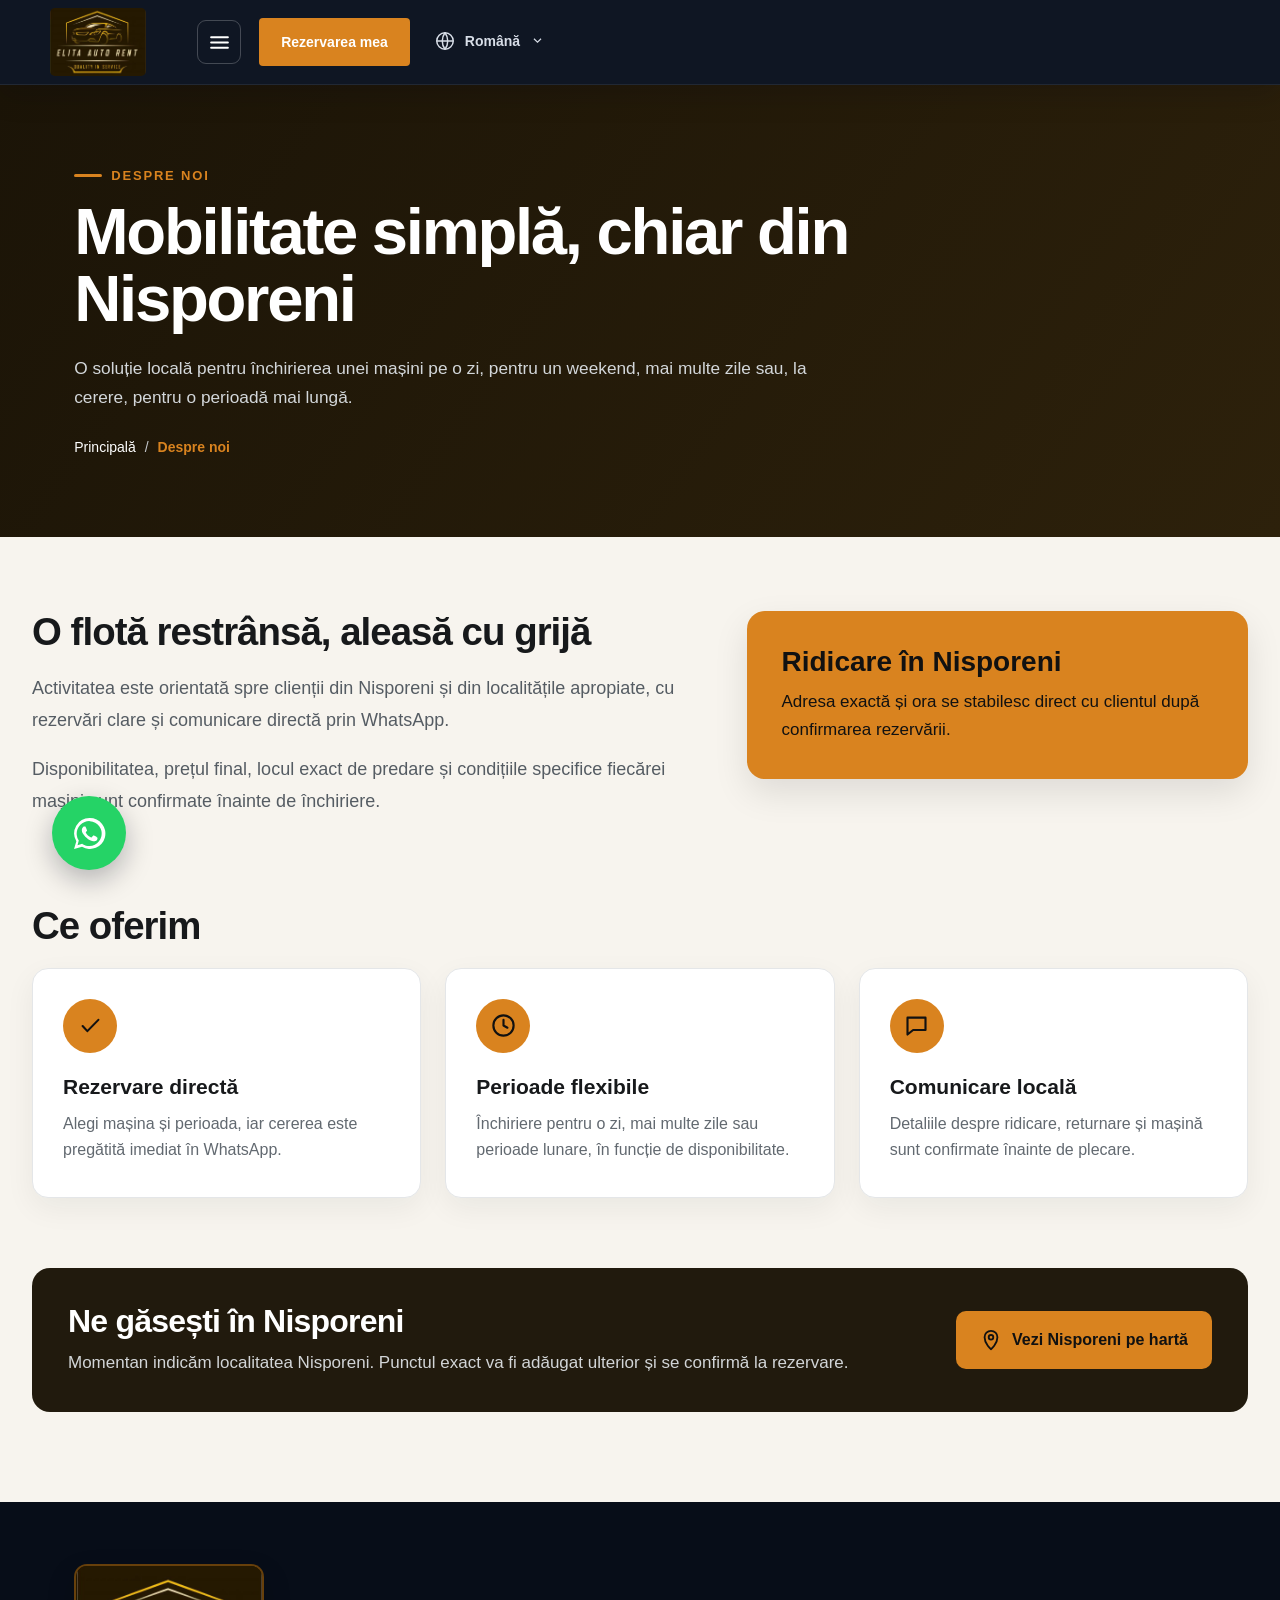
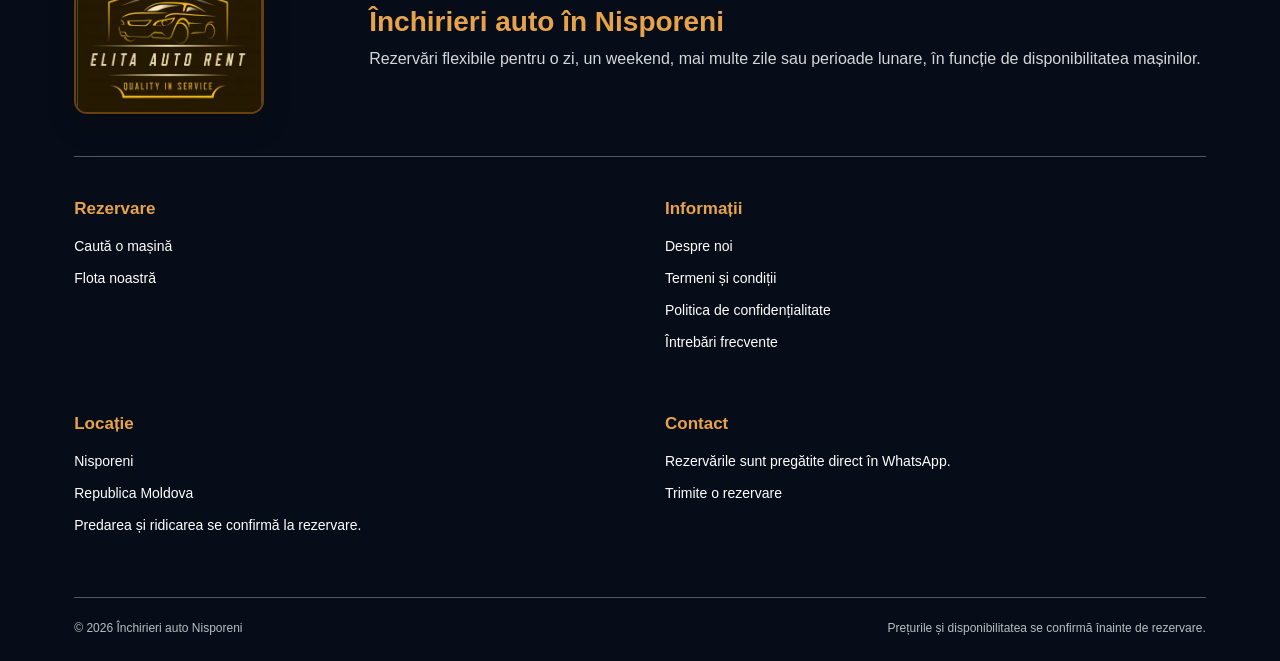
==== commit 967bde57: "Remove homepage booking block and route cars to detail pages" ====
--- a/about.html
+++ b/about.html
@@ -11,7 +11,7 @@
   <header class="site-header" aria-label="Antet">
     <a class="brand-placeholder" href="index.html" aria-label="Elita Auto Rent — Acasă"><img class="brand-logo" src="assets/brand/elita-auto-rent-logo.jpg" alt="Elita Auto Rent"></a>
     <nav class="desktop-nav" aria-label="Navigație principală">
-      <a href="index.html#booking-title" data-i18n="navRental">Închirieri auto</a>
+      <a href="index.html#fleet" data-i18n="navRental">Închirieri auto</a>
       <a href="index.html#fleet" data-i18n="navFleet">Flota noastră</a>
       <a href="about.html" data-i18n="navAbout" aria-current="page">Despre noi</a>
       <a href="terms.html" data-i18n="navTerms">Termeni și condiții</a>
@@ -21,8 +21,8 @@
       <button id="mobile-nav-toggle" class="mobile-nav-toggle" type="button" aria-label="Deschide meniul" aria-expanded="false" aria-controls="mobile-nav-panel">
         <svg aria-hidden="true" viewBox="0 0 24 24"><path d="M4 7h16M4 12h16M4 17h16"/></svg>
       </button>
-      <a class="account-link" href="index.html#booking-title" data-i18n="myBooking">Rezervarea mea</a>
-      <a class="header-icon-link" href="index.html#booking-title" aria-label="Rezervare">
+      <a class="account-link" href="index.html#fleet" data-i18n="myBooking">Rezervarea mea</a>
+      <a class="header-icon-link" href="index.html#fleet" aria-label="Rezervare">
         <svg aria-hidden="true" viewBox="0 0 24 24"><path d="M20 21v-2a5 5 0 0 0-5-5H9a5 5 0 0 0-5 5v2M12 10a4 4 0 1 0 0-8 4 4 0 0 0 0 8Z"/></svg>
       </a>
       <div class="language-switcher">
@@ -39,7 +39,7 @@
       </div>
     </div>
     <nav id="mobile-nav-panel" class="mobile-nav-panel" aria-label="Navigație mobilă" hidden>
-      <a href="index.html#booking-title" data-i18n="navRental">Închirieri auto</a>
+      <a href="index.html#fleet" data-i18n="navRental">Închirieri auto</a>
       <a href="index.html#fleet" data-i18n="navFleet">Flota noastră</a>
       <a href="about.html" data-i18n="navAbout" aria-current="page">Despre noi</a>
       <a href="terms.html" data-i18n="navTerms">Termeni și condiții</a>
@@ -101,10 +101,10 @@
     <div class="site-footer-shell">
       <section class="footer-intro"><a class="footer-brand" href="index.html" aria-label="Elita Auto Rent — Acasă"><img class="footer-logo" src="assets/brand/elita-auto-rent-logo.jpg" alt="Elita Auto Rent"></a><div><h2 data-i18n="footerTitle">Închirieri auto în Nisporeni</h2><p data-i18n="footerLead">Rezervări flexibile pentru o zi, un weekend, mai multe zile sau perioade lunare, în funcție de disponibilitatea mașinilor.</p></div></section>
       <div class="footer-columns">
-        <div><h3 data-i18n="booking">Rezervare</h3><a href="index.html#booking-title" data-i18n="findCar">Caută o mașină</a><a href="index.html#fleet" data-i18n="navFleet">Flota noastră</a></div>
+        <div><h3 data-i18n="booking">Rezervare</h3><a href="index.html#fleet" data-i18n="findCar">Caută o mașină</a><a href="index.html#fleet" data-i18n="navFleet">Flota noastră</a></div>
         <div><h3 data-i18n="information">Informații</h3><a href="about.html" data-i18n="navAbout">Despre noi</a><a href="terms.html" data-i18n="navTerms">Termeni și condiții</a><a href="#" data-i18n="privacy">Politica de confidențialitate</a><a href="#" data-i18n="faq">Întrebări frecvente</a></div>
         <div><h3 data-i18n="location">Locație</h3><a href="https://www.google.com/maps/search/?api=1&amp;query=Nisporeni%2C%20Republica%20Moldova" target="_blank" rel="noopener noreferrer">Nisporeni</a><a href="https://www.google.com/maps/search/?api=1&amp;query=Nisporeni%2C%20Republica%20Moldova" target="_blank" rel="noopener noreferrer" data-i18n="moldova">Republica Moldova</a><p data-i18n="delivery">Predarea și ridicarea se confirmă la rezervare.</p></div>
-        <div><h3 data-i18n="navContact">Contact</h3><p data-i18n="bookingWhatsapp">Rezervările sunt pregătite direct în WhatsApp.</p><a href="index.html#booking-title" data-i18n="sendBooking">Trimite o rezervare</a></div>
+        <div><h3 data-i18n="navContact">Contact</h3><p data-i18n="bookingWhatsapp">Rezervările sunt pregătite direct în WhatsApp.</p><a href="index.html#fleet" data-i18n="sendBooking">Trimite o rezervare</a></div>
       </div>
       <div class="footer-bottom"><span data-i18n="copyright">© 2026 Închirieri auto Nisporeni</span><span data-i18n="availability">Prețurile și disponibilitatea se confirmă înainte de rezervare.</span></div>
     </div>
--- a/styles.css
+++ b/styles.css
@@ -917,3 +917,373 @@
 @media (prefers-reduced-motion: reduce) {
   *, *::before, *::after { scroll-behavior: auto !important; transition: none !important; }
 }
+
+/* Elita Auto Rent — direcție vizuală simplă, inspirată de structura W.Rent */
+:root {
+  --brand: #d9831f;
+  --brand-hover: #b96910;
+  --accent: #c67718;
+  --brand-dark: #0b1220;
+  --brand-cream: #f4ecdc;
+  --accent-soft: #fff3df;
+  --ink: #111827;
+  --muted: #647083;
+  --border: #dfe3e8;
+  --shell-max: 1180px;
+  --radius: 12px;
+  font-family: "Segoe UI", Inter, Arial, sans-serif;
+  background: #f5f6f7;
+}
+
+html { scroll-behavior: smooth; }
+body { color: var(--ink); background: #f5f6f7; }
+
+.site-header {
+  position: sticky;
+  top: 0;
+  min-height: 84px;
+  padding: 8px max(24px, calc((100vw - var(--shell-max)) / 2));
+  gap: clamp(28px, 4vw, 64px);
+  color: #fff;
+  background: rgb(8 15 28 / 97%);
+  border-bottom: 1px solid rgb(255 255 255 / 8%);
+  box-shadow: 0 10px 30px rgb(2 8 18 / 16%);
+  backdrop-filter: blur(12px);
+}
+
+.brand-placeholder {
+  width: 96px;
+  height: 68px;
+  border: 0;
+  border-radius: 5px;
+  background: #211600;
+  box-shadow: none;
+}
+
+.brand-logo { object-fit: cover; }
+.desktop-nav { gap: clamp(20px, 2.2vw, 34px); }
+.desktop-nav a { color: #d8dee8; font-size: 15px; font-weight: 600; }
+.desktop-nav a:hover { color: #fff; text-decoration-color: var(--brand); }
+.header-actions { gap: 18px; }
+.header-icon-link { display: none; }
+.account-link {
+  min-height: 48px;
+  padding: 0 22px;
+  display: inline-flex;
+  align-items: center;
+  justify-content: center;
+  border-radius: 4px;
+  color: #fff;
+  background: var(--brand);
+  font-size: 14px;
+  font-weight: 800;
+  text-decoration: none;
+}
+.account-link:hover { color: #fff; background: var(--brand-hover); text-decoration: none; }
+.language-button { color: #d8dee8; font-size: 14px; }
+.language-button svg { width: 22px; height: 22px; }
+.mobile-nav-toggle { color: #fff; border-color: rgb(255 255 255 / 22%); background: transparent; }
+.mobile-nav-panel { color: var(--ink); }
+
+.hero-section {
+  position: relative;
+  overflow: hidden;
+  color: #fff;
+  background:
+    radial-gradient(circle at 75% 42%, rgb(217 131 31 / 20%), transparent 28%),
+    linear-gradient(115deg, #0b1220 0%, #0d1627 64%, #111a29 100%);
+}
+
+.hero-section::before,
+.hero-section::after {
+  content: "";
+  position: absolute;
+  pointer-events: none;
+}
+.hero-section::before {
+  inset: 0;
+  opacity: .16;
+  background-image: linear-gradient(rgb(255 255 255 / 5%) 1px, transparent 1px), linear-gradient(90deg, rgb(255 255 255 / 5%) 1px, transparent 1px);
+  background-size: 44px 44px;
+  mask-image: linear-gradient(to right, transparent, #000 42%, #000);
+}
+.hero-section::after {
+  width: 440px;
+  height: 440px;
+  right: -180px;
+  bottom: -260px;
+  border: 1px solid rgb(217 131 31 / 28%);
+  border-radius: 50%;
+  box-shadow: 0 0 0 70px rgb(217 131 31 / 4%), 0 0 0 140px rgb(217 131 31 / 3%);
+}
+
+.hero-shell {
+  position: relative;
+  z-index: 1;
+  width: min(var(--shell-max), calc(100% - 48px));
+  min-height: 590px;
+  margin: 0 auto;
+  padding: 74px 0 106px;
+  display: grid;
+  grid-template-columns: minmax(0, 1.15fr) minmax(320px, .75fr);
+  align-items: center;
+  gap: clamp(54px, 8vw, 118px);
+}
+
+.hero-copy { max-width: 670px; }
+.hero-eyebrow {
+  display: inline-flex;
+  align-items: center;
+  gap: 10px;
+  color: #e8a64d;
+  font-size: 12px;
+  font-weight: 800;
+  letter-spacing: .18em;
+  text-transform: uppercase;
+}
+.hero-eyebrow::before { content: ""; width: 34px; height: 2px; background: currentColor; }
+.hero-copy h1 {
+  max-width: 680px;
+  margin: 22px 0 22px;
+  font-size: clamp(46px, 6.3vw, 82px);
+  line-height: .98;
+  letter-spacing: -.055em;
+}
+.hero-copy > p { max-width: 580px; margin: 0; color: #aeb8c7; font-size: clamp(17px, 2vw, 21px); line-height: 1.55; }
+.hero-actions { margin-top: 34px; display: flex; flex-wrap: wrap; gap: 13px; }
+.hero-actions a {
+  min-height: 54px;
+  padding: 0 24px;
+  display: inline-flex;
+  align-items: center;
+  justify-content: center;
+  border: 1px solid rgb(255 255 255 / 20%);
+  border-radius: 5px;
+  color: #fff;
+  font-weight: 800;
+  text-decoration: none;
+}
+.hero-primary { border-color: var(--brand) !important; background: var(--brand); }
+.hero-primary:hover { border-color: var(--brand-hover) !important; background: var(--brand-hover); }
+.hero-secondary:hover { border-color: rgb(255 255 255 / 42%); background: rgb(255 255 255 / 8%); }
+.hero-benefits { margin: 38px 0 0; padding: 26px 0 0; display: grid; grid-template-columns: repeat(3, minmax(0, 1fr)); gap: 24px; border-top: 1px solid rgb(255 255 255 / 12%); list-style: none; }
+.hero-benefits li { min-width: 0; }
+.hero-benefits strong, .hero-benefits span { display: block; }
+.hero-benefits strong { color: #fff; font-size: 24px; }
+.hero-benefits span { margin-top: 2px; color: #8895a8; font-size: 12px; }
+
+.hero-logo-card {
+  position: relative;
+  width: min(100%, 390px);
+  justify-self: end;
+  overflow: hidden;
+  border: 1px solid rgb(232 166 77 / 40%);
+  border-radius: 22px;
+  background: #211600;
+  box-shadow: 0 32px 70px rgb(0 0 0 / 42%);
+  transform: rotate(1.5deg);
+}
+.hero-logo-card::after { content: ""; position: absolute; inset: 10px; border: 1px solid rgb(255 255 255 / 10%); border-radius: 14px; pointer-events: none; }
+.hero-logo-card img { position: relative; z-index: 1; width: 100%; height: auto; display: block; }
+.hero-logo-glow { position: absolute; inset: 25% 10%; border-radius: 50%; background: rgb(217 131 31 / 26%); filter: blur(45px); }
+
+.booking-section { padding: 0 0 34px; background: #f5f6f7; }
+.booking-shell {
+  position: relative;
+  z-index: 4;
+  max-width: var(--shell-max);
+  min-height: 0;
+  margin: -62px auto 0;
+  padding: 24px;
+  border: 1px solid #e1e5e9;
+  border-radius: 18px;
+  background: #fff;
+  box-shadow: 0 24px 60px rgb(10 20 36 / 14%);
+}
+.booking-shell::before { content: "Rezervă mașina"; display: block; margin: 0 0 15px; color: #111827; font-size: 17px; font-weight: 850; }
+.different-location-row { display: none; }
+.booking-form { grid-template-columns: minmax(300px, 1.5fr) minmax(205px, 1fr) minmax(205px, 1fr) minmax(175px, .8fr); gap: 12px; }
+.field-card { height: 82px; padding: 13px 15px 9px; border-color: #e0e4e9; box-shadow: none; }
+.field-card:focus-within { border-color: var(--brand); box-shadow: 0 0 0 3px rgb(217 131 31 / 12%); }
+.field-card label { color: #687385; font-size: 12px; font-weight: 800; text-transform: uppercase; letter-spacing: .035em; }
+.field-card label svg { color: var(--brand); stroke: var(--brand); }
+.field-card input, .field-card select { color: #101827; font-weight: 650; }
+.location-card > input { font-size: 16px; }
+.field-chevron { display: none; }
+.network-badge { display: none; }
+.search-button { height: 82px; border: 0; border-radius: 11px; color: #fff; background: var(--brand); box-shadow: 0 8px 20px rgb(217 131 31 / 23%); text-transform: none; }
+.search-button:hover { color: #fff; background: var(--brand-hover); }
+.search-button svg { display: block; }
+
+.rental-fleet-section { padding: 86px 0 104px; background: #fff; }
+.rental-fleet-shell { max-width: var(--shell-max); }
+.fleet-heading { margin-bottom: 32px; align-items: end; }
+.section-eyebrow { color: var(--brand); letter-spacing: .17em; }
+.fleet-heading h2 { margin-top: 10px; font-size: clamp(36px, 4vw, 54px); line-height: 1; letter-spacing: -.035em; }
+.fleet-heading > p { max-width: 500px; color: #697486; font-size: 16px; }
+.mobile-filter-toggle,
+.fleet-filter-sidebar { display: none !important; }
+.fleet-catalog-layout { display: block; }
+.fleet-results-bar { margin-bottom: 22px; padding: 0; border-top: 1px solid #e5e7eb; border-bottom: 1px solid #e5e7eb; }
+.fleet-results-bar select { border: 0; background-color: #f5f6f7; }
+.rental-car-grid { grid-template-columns: repeat(3, minmax(0, 1fr)); gap: 22px; }
+.rental-car-card {
+  min-height: 0;
+  padding: 0;
+  border: 1px solid #e2e6eb;
+  border-radius: 17px;
+  box-shadow: 0 8px 26px rgb(14 24 39 / 7%);
+}
+.rental-car-visual { order: -1; aspect-ratio: 16 / 10; margin: 0; border-radius: 16px 16px 0 0; background: #e9edf1; }
+.rental-card-copy { padding: 21px 21px 10px; }
+.rental-card-copy h3 { min-height: 0; color: #111827; font-size: 20px; }
+.car-detail-link { color: inherit; text-decoration: none; }
+.car-detail-link:hover { color: var(--brand-hover); }
+.car-detail-link::after { content: "  →"; color: var(--brand); }
+.rental-card-copy > p { min-height: 0; margin: 8px 0 15px; color: #697486; }
+.rental-card-copy ul { padding-top: 14px; gap: 10px; border-top: 1px solid #e9ebee; color: #566174; font-size: 13px; }
+.rental-card-copy li::before { color: var(--brand); }
+.rental-card-footer { padding: 12px 21px 21px; grid-template-columns: minmax(0, 1fr) auto; align-items: end; gap: 12px; }
+.rental-card-footer strong { font-size: 24px; }
+.rental-card-footer > div > span { font-size: 14px; }
+.select-rental-car { min-width: 126px; height: 48px; padding: 0 16px; border-radius: 7px; color: #fff; background: var(--brand); font-size: 12px; }
+.select-rental-car:hover { color: #fff; background: var(--brand-hover); }
+.gallery-button { background: rgb(7 14 26 / 74%); }
+.gallery-button:hover { background: var(--brand); }
+
+@media (hover: hover) and (pointer: fine) {
+  .rental-car-card:hover { transform: translateY(-5px); box-shadow: 0 18px 38px rgb(14 24 39 / 14%); }
+  .rental-car-card:hover .rental-card-copy h3 { color: var(--brand-hover); }
+  .rental-car-card:hover .select-rental-car { background: var(--brand-hover); }
+}
+
+.steps-section { padding: 94px 0; color: #fff; background: #0b1220; }
+.steps-shell { width: min(var(--shell-max), calc(100% - 48px)); margin: 0 auto; }
+.steps-shell > h2 { max-width: 700px; margin: 10px 0 44px; font-size: clamp(35px, 4vw, 52px); letter-spacing: -.035em; }
+.steps-grid { display: grid; grid-template-columns: repeat(3, minmax(0, 1fr)); gap: 18px; }
+.steps-grid article { min-height: 250px; padding: 30px; border: 1px solid rgb(255 255 255 / 10%); border-radius: 15px; background: rgb(255 255 255 / 4%); }
+.steps-grid article > span { width: 50px; height: 50px; display: grid; place-items: center; border-radius: 50%; color: #fff; background: var(--brand); font-size: 13px; font-weight: 900; }
+.steps-grid h3 { margin: 28px 0 10px; font-size: 21px; }
+.steps-grid p { margin: 0; color: #9ea9b9; line-height: 1.6; }
+
+.faq-section { scroll-margin-top: 84px; padding: 96px 0 112px; background: #fafaf8; }
+.faq-shell { width: min(1060px, calc(100% - 48px)); margin: 0 auto; }
+.faq-heading { max-width: 680px; margin: 0 auto 54px; text-align: center; }
+.faq-badge { min-height: 42px; padding: 0 15px; display: inline-flex; align-items: center; gap: 9px; color: #1b2433; background: #eeefef; font-size: 13px; font-weight: 850; letter-spacing: .04em; }
+.faq-badge > span { width: 18px; height: 18px; display: grid; place-items: center; border: 1.5px solid currentColor; border-radius: 50%; font-size: 12px; }
+.faq-heading h2 { margin: 19px 0 12px; font-size: clamp(38px, 4.5vw, 56px); line-height: 1; letter-spacing: -.04em; }
+.faq-heading > p { margin: 0; color: #6d7787; font-size: 17px; line-height: 1.6; }
+.faq-list { display: grid; gap: 14px; }
+.faq-item { border: 1px solid #dde1e6; background: #fff; transition: border-color .25s ease, box-shadow .25s ease, transform .25s ease; }
+.faq-item:hover { border-color: #d5a56e; box-shadow: 0 10px 24px rgb(15 23 42 / 6%); }
+.faq-item.is-open { border-color: #e0a35c; box-shadow: 0 14px 30px rgb(15 23 42 / 7%); }
+.faq-item h3 { margin: 0; }
+.faq-question { width: 100%; min-height: 74px; padding: 18px 28px; display: flex; align-items: center; justify-content: space-between; gap: 28px; border: 0; color: #111827; background: transparent; font-size: 17px; font-weight: 800; text-align: left; cursor: pointer; }
+.faq-question:hover { color: var(--brand-hover); }
+.faq-chevron { position: relative; width: 20px; height: 20px; flex: 0 0 auto; transition: transform .35s cubic-bezier(.22,1,.36,1); }
+.faq-chevron::before { content: ""; position: absolute; top: 4px; left: 5px; width: 8px; height: 8px; border-right: 2px solid var(--brand); border-bottom: 2px solid var(--brand); transform: rotate(45deg); }
+.faq-item.is-open .faq-chevron { transform: rotate(180deg); }
+.faq-answer { display: grid; grid-template-rows: 0fr; transition: grid-template-rows .4s cubic-bezier(.22,1,.36,1); }
+.faq-answer > div { min-height: 0; overflow: hidden; }
+.faq-answer p { margin: 0; padding: 0 76px 0 28px; color: #647083; line-height: 1.7; opacity: 0; transform: translateY(-8px); transition: padding .4s cubic-bezier(.22,1,.36,1), opacity .25s ease, transform .35s ease; }
+.faq-item.is-open .faq-answer { grid-template-rows: 1fr; }
+.faq-item.is-open .faq-answer p { padding-top: 2px; padding-bottom: 25px; opacity: 1; transform: translateY(0); }
+.faq-heading, .faq-item { opacity: 0; transform: translateY(24px); }
+.faq-section.is-visible .faq-heading, .faq-section.is-visible .faq-item { opacity: 1; transform: translateY(0); transition: opacity .65s cubic-bezier(.22,1,.36,1), transform .65s cubic-bezier(.22,1,.36,1), border-color .25s ease, box-shadow .25s ease; }
+.faq-section.is-visible .faq-item:nth-child(2) { transition-delay: .05s; }
+.faq-section.is-visible .faq-item:nth-child(3) { transition-delay: .1s; }
+.faq-section.is-visible .faq-item:nth-child(4) { transition-delay: .15s; }
+.faq-section.is-visible .faq-item:nth-child(5) { transition-delay: .2s; }
+
+.contact-section { background: #f5f6f7; }
+.contact-hero { padding: 78px 24px 18px; color: var(--ink); background: #f5f6f7; }
+.contact-hero h2 { margin: 0; font-size: clamp(35px, 4vw, 50px); letter-spacing: -.035em; }
+.contact-breadcrumb { display: none; }
+.contact-body { max-width: var(--shell-max); padding: 36px 0 94px; }
+.contact-card-grid { gap: 16px; }
+.contact-card { min-height: 255px; padding: 27px; border: 1px solid #e0e4e8; border-radius: 14px; box-shadow: 0 7px 22px rgb(14 24 39 / 5%); }
+.contact-icon { color: #fff; background: var(--brand); }
+.contact-form-panel { border-radius: 16px; background: #0b1220; box-shadow: 0 22px 50px rgb(14 24 39 / 13%); }
+.contact-form-heading h2 { color: #fff; }
+.contact-form-heading p { color: #a7b1c0; }
+.contact-form-fields label { color: #dce2ea; }
+.contact-form-fields input,
+.contact-form-fields textarea { border-color: rgb(255 255 255 / 16%); color: #fff; background: rgb(255 255 255 / 7%); }
+.contact-form-fields button { color: #fff; background: var(--brand); }
+
+.site-footer { background: #070d18; }
+.footer-brand { border-color: rgb(217 131 31 / 38%); background: #211600; }
+.footer-intro h2, .footer-columns h3 { color: #e6a34b; }
+.floating-whatsapp { box-shadow: 0 10px 28px rgb(3 12 24 / 28%); }
+.scroll-to-top { border: 1px solid #e3e5e8; }
+
+@media (max-width: 1180px) {
+  .hero-shell { grid-template-columns: minmax(0, 1.2fr) minmax(280px, .7fr); gap: 52px; }
+  .booking-shell, .rental-fleet-shell, .contact-body, .site-footer-shell { margin-left: 24px; margin-right: 24px; }
+  .booking-form {
+    grid-template-columns: 1fr 1fr;
+    grid-template-areas:
+      "location location"
+      "pickup dropoff"
+      "search search";
+  }
+  .search-button { height: 60px; }
+  .rental-car-grid { grid-template-columns: repeat(2, minmax(0, 1fr)); }
+}
+
+@media (max-width: 820px) {
+  .site-header { min-height: 76px; }
+  .brand-placeholder { width: 82px; height: 58px; }
+  .hero-shell { min-height: 0; padding: 64px 0 105px; grid-template-columns: 1fr; gap: 44px; }
+  .hero-copy { max-width: 100%; }
+  .hero-logo-card { width: min(100%, 360px); justify-self: start; transform: none; }
+  .booking-shell { margin-top: -48px; }
+  .fleet-heading { align-items: start; flex-direction: column; gap: 16px; }
+  .steps-grid { grid-template-columns: 1fr; }
+  .steps-grid article { min-height: 0; }
+}
+
+@media (max-width: 650px) {
+  .site-header { padding: 7px 15px; }
+  .brand-placeholder { width: 76px; height: 56px; border-radius: 4px; }
+  .header-actions { gap: 8px; }
+  .language-button { padding: 8px; }
+  .hero-shell { width: calc(100% - 32px); padding: 54px 0 78px; }
+  .hero-copy h1 { font-size: clamp(42px, 14vw, 61px); }
+  .hero-copy > p { font-size: 17px; }
+  .hero-actions { display: grid; }
+  .hero-actions a { width: 100%; }
+  .hero-benefits { gap: 10px; }
+  .hero-benefits strong { font-size: 20px; }
+  .hero-benefits span { font-size: 10px; }
+  .hero-logo-card { width: 100%; }
+  .booking-section { padding-bottom: 10px; }
+  .booking-shell { margin: -30px 16px 0; padding: 18px; border-radius: 14px; }
+  .booking-form {
+    grid-template-columns: 1fr;
+    grid-template-areas:
+      "location"
+      "pickup"
+      "dropoff"
+      "search";
+  }
+  .field-card { height: 78px; }
+  .rental-fleet-section { padding: 70px 0 78px; }
+  .rental-fleet-shell, .contact-body, .site-footer-shell { margin-left: 16px; margin-right: 16px; }
+  .rental-car-grid { grid-template-columns: 1fr; }
+  .rental-card-footer { grid-template-columns: 1fr; align-items: stretch; }
+  .select-rental-car { width: 100%; }
+  .steps-section { padding: 72px 0; }
+  .steps-shell { width: calc(100% - 32px); }
+  .faq-section { padding: 72px 0 82px; }
+  .faq-shell { width: calc(100% - 32px); }
+  .faq-heading { margin-bottom: 36px; }
+  .faq-heading > p { font-size: 15px; }
+  .faq-list { gap: 11px; }
+  .faq-question { min-height: 68px; padding: 17px 18px; gap: 18px; font-size: 15px; line-height: 1.35; }
+  .faq-answer p { padding-left: 18px; padding-right: 48px; font-size: 14px; }
+  .faq-item.is-open .faq-answer p { padding-bottom: 21px; }
+  .contact-hero { padding: 62px 16px 10px; }
+  .contact-card { min-height: 0; }
+  .contact-form-panel { padding: 25px 20px; }
+}
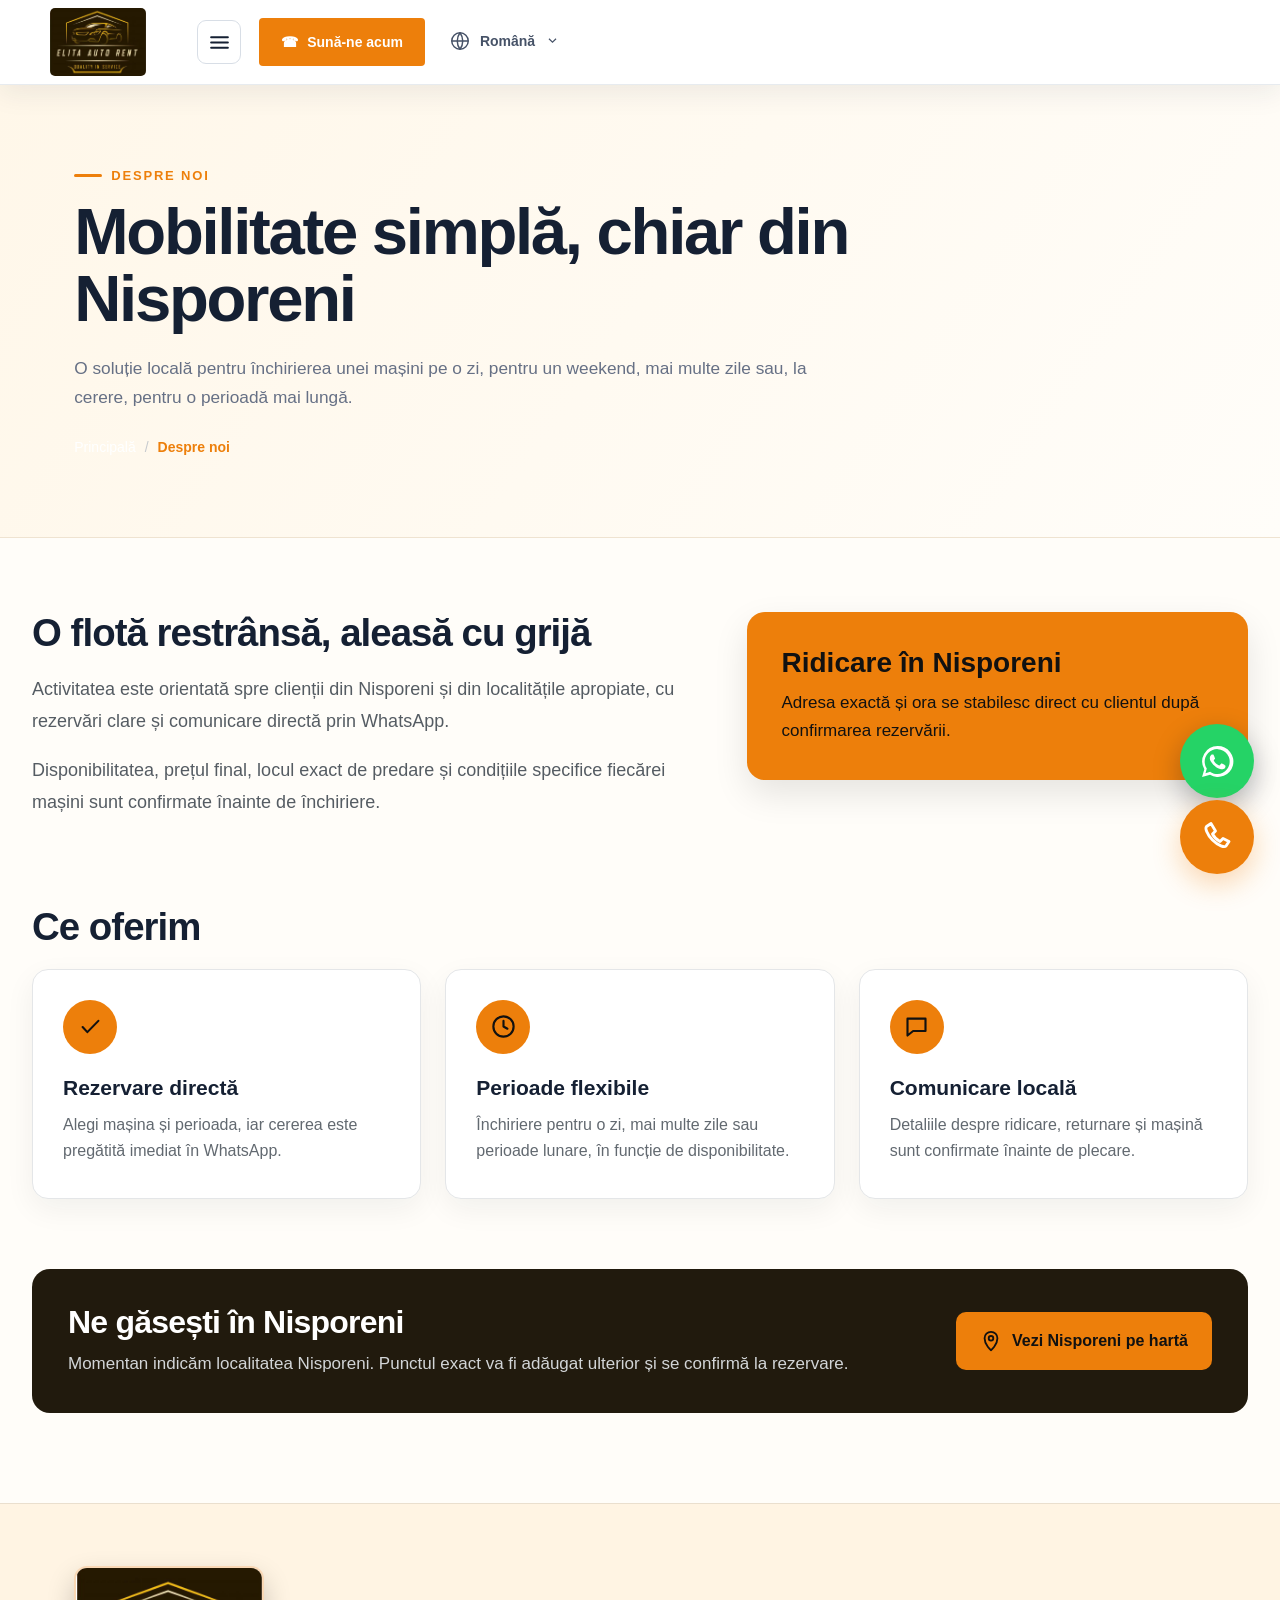
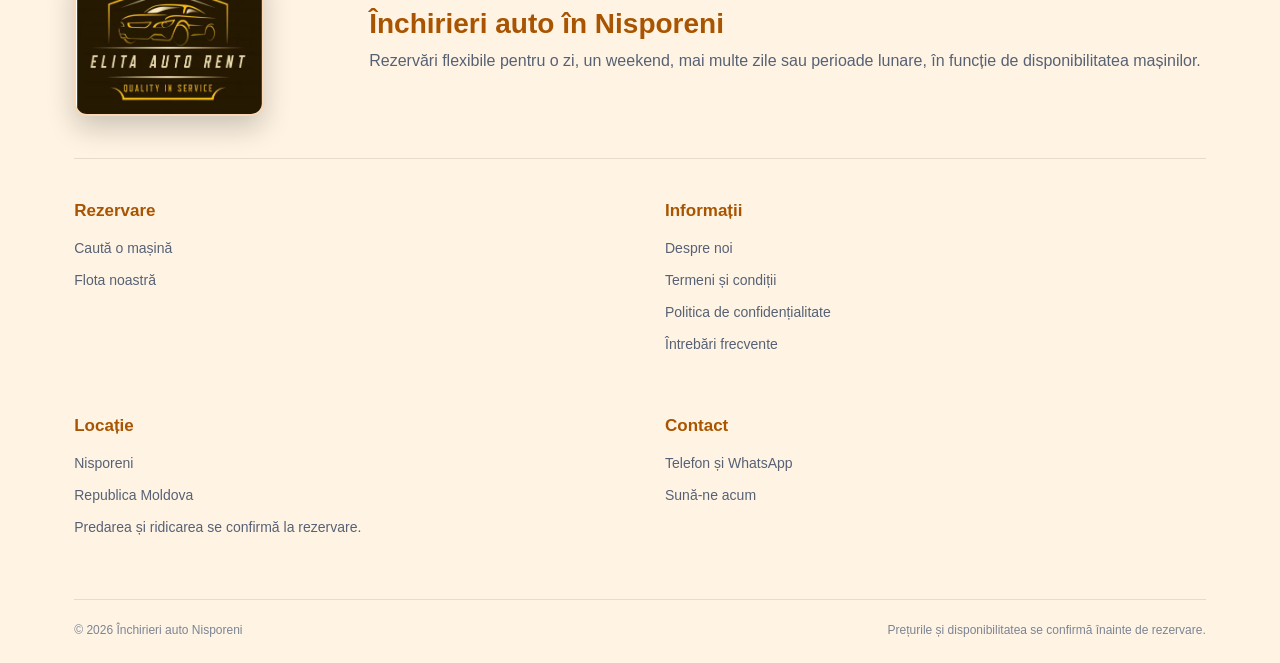
==== commit c8f8df6a: "Add light theme, direct calls, and full translations" ====
--- a/about.html
+++ b/about.html
@@ -21,7 +21,7 @@
       <button id="mobile-nav-toggle" class="mobile-nav-toggle" type="button" aria-label="Deschide meniul" aria-expanded="false" aria-controls="mobile-nav-panel">
         <svg aria-hidden="true" viewBox="0 0 24 24"><path d="M4 7h16M4 12h16M4 17h16"/></svg>
       </button>
-      <a class="account-link" href="index.html#fleet" data-i18n="myBooking">Rezervarea mea</a>
+      <a class="account-link header-phone-link" href="index.html#contact" data-call-link><span aria-hidden="true">☎</span> <span data-phone-display>Sună-ne acum</span></a>
       <a class="header-icon-link" href="index.html#fleet" aria-label="Rezervare">
         <svg aria-hidden="true" viewBox="0 0 24 24"><path d="M20 21v-2a5 5 0 0 0-5-5H9a5 5 0 0 0-5 5v2M12 10a4 4 0 1 0 0-8 4 4 0 0 0 0 8Z"/></svg>
       </a>
@@ -104,14 +104,16 @@
         <div><h3 data-i18n="booking">Rezervare</h3><a href="index.html#fleet" data-i18n="findCar">Caută o mașină</a><a href="index.html#fleet" data-i18n="navFleet">Flota noastră</a></div>
         <div><h3 data-i18n="information">Informații</h3><a href="about.html" data-i18n="navAbout">Despre noi</a><a href="terms.html" data-i18n="navTerms">Termeni și condiții</a><a href="#" data-i18n="privacy">Politica de confidențialitate</a><a href="#" data-i18n="faq">Întrebări frecvente</a></div>
         <div><h3 data-i18n="location">Locație</h3><a href="https://www.google.com/maps/search/?api=1&amp;query=Nisporeni%2C%20Republica%20Moldova" target="_blank" rel="noopener noreferrer">Nisporeni</a><a href="https://www.google.com/maps/search/?api=1&amp;query=Nisporeni%2C%20Republica%20Moldova" target="_blank" rel="noopener noreferrer" data-i18n="moldova">Republica Moldova</a><p data-i18n="delivery">Predarea și ridicarea se confirmă la rezervare.</p></div>
-        <div><h3 data-i18n="navContact">Contact</h3><p data-i18n="bookingWhatsapp">Rezervările sunt pregătite direct în WhatsApp.</p><a href="index.html#fleet" data-i18n="sendBooking">Trimite o rezervare</a></div>
+        <div><h3 data-i18n="navContact">Contact</h3><p data-i18n="phoneWhatsapp">Telefon și WhatsApp</p><a href="index.html#contact" data-call-link data-phone-display>Sună-ne acum</a></div>
       </div>
       <div class="footer-bottom"><span data-i18n="copyright">© 2026 Închirieri auto Nisporeni</span><span data-i18n="availability">Prețurile și disponibilitatea se confirmă înainte de rezervare.</span></div>
     </div>
   </footer>
 
   <button id="floating-whatsapp" class="floating-safety floating-whatsapp" type="button" aria-label="Deschide WhatsApp"><svg aria-hidden="true" viewBox="0 0 32 32"><path d="M16.05 4.5A11.42 11.42 0 0 0 6.2 21.7L4.5 27.5l5.95-1.62A11.5 11.5 0 1 0 16.05 4.5Zm0 20.87c-1.8 0-3.56-.5-5.08-1.45l-.36-.22-3.53.96.95-3.43-.24-.37a9.3 9.3 0 1 1 8.26 4.51Zm5.1-6.96c-.28-.14-1.65-.81-1.9-.9-.26-.1-.45-.14-.64.14-.19.28-.73.9-.9 1.09-.16.19-.33.21-.61.07-.28-.14-1.18-.43-2.25-1.39a8.43 8.43 0 0 1-1.56-1.94c-.16-.28-.02-.43.12-.57.13-.13.28-.33.42-.5.14-.16.19-.28.28-.47.09-.19.05-.35-.02-.5-.07-.14-.64-1.54-.87-2.1-.23-.56-.47-.48-.64-.49h-.54c-.19 0-.5.07-.76.35-.26.28-1 1-1 2.43 0 1.43 1.04 2.81 1.18 3 .14.19 2.04 3.12 4.95 4.38.69.3 1.23.48 1.65.61.69.22 1.32.19 1.82.12.56-.08 1.65-.68 1.88-1.33.23-.65.23-1.21.16-1.33-.07-.12-.26-.19-.54-.33Z"/></svg></button>
+  <a id="floating-phone" class="floating-safety floating-phone" href="index.html#contact" data-call-link aria-label="Sună-ne acum"><svg aria-hidden="true" viewBox="0 0 24 24"><path d="M8 3 5 5c-1 1 0 5 4 9s8 5 9 4l2-3-4-2-2 2c-2-1-4-3-5-5l2-2-3-5Z"/></svg></a>
   <button id="scroll-to-top" class="scroll-to-top" type="button" aria-label="Înapoi la începutul paginii"><svg aria-hidden="true" viewBox="0 0 64 64"><circle class="scroll-track" cx="32" cy="32" r="26"/><circle class="scroll-progress" cx="32" cy="32" r="26"/><path class="scroll-arrow" d="M32 43V22M23.5 30.5 32 22l8.5 8.5"/></svg></button>
+  <script src="site-config.js"></script>
   <script src="content-pages.js"></script>
 </body>
 </html>
--- a/styles.css
+++ b/styles.css
@@ -918,6 +918,108 @@
   *, *::before, *::after { scroll-behavior: auto !important; transition: none !important; }
 }
 
+/* Temă luminoasă Elita Auto Rent */
+:root {
+  --brand: #ed8a16;
+  --brand-hover: #d87306;
+  --ink: #152033;
+  --muted: #667085;
+  --border: #e3e7ec;
+  font-family: "Manrope", "Segoe UI", Arial, sans-serif;
+  background: #fffaf3;
+}
+
+body { color: var(--ink); background: #fffdf9; }
+
+.site-header {
+  color: var(--ink);
+  background: rgb(255 255 255 / 96%);
+  border-bottom: 1px solid #eceff2;
+  box-shadow: 0 8px 28px rgb(30 41 59 / 8%);
+}
+.desktop-nav a, .language-button { color: #465267; }
+.desktop-nav a:hover, .language-button:hover { color: var(--ink); }
+.mobile-nav-toggle { color: var(--ink); border-color: #d8dee6; background: #fff; }
+.header-phone-link { gap: 9px; white-space: nowrap; }
+.header-phone-link svg { width: 19px; height: 19px; fill: none; stroke: currentColor; stroke-width: 1.8; stroke-linecap: round; stroke-linejoin: round; }
+
+.hero-section {
+  color: var(--ink);
+  background:
+    radial-gradient(circle at 78% 36%, rgb(237 138 22 / 17%), transparent 27%),
+    linear-gradient(120deg, #fffdf8 0%, #fff7e9 56%, #f7f9fc 100%);
+  border-bottom: 1px solid #efe8dc;
+}
+.hero-section::before {
+  opacity: .48;
+  background-image: linear-gradient(rgb(151 117 63 / 7%) 1px, transparent 1px), linear-gradient(90deg, rgb(151 117 63 / 7%) 1px, transparent 1px);
+  mask-image: linear-gradient(to right, transparent, #000 42%, #000);
+}
+.hero-section::after { border-color: rgb(237 138 22 / 24%); box-shadow: 0 0 0 70px rgb(237 138 22 / 4%), 0 0 0 140px rgb(237 138 22 / 3%); }
+.hero-shell { min-height: 510px; padding-top: 70px; padding-bottom: 78px; }
+.hero-copy { max-width: 650px; }
+.hero-copy h1 { margin: 0; max-width: 650px; font-size: clamp(44px, 5.1vw, 66px); line-height: 1.06; letter-spacing: -.048em; }
+.hero-copy h1 > span { font-weight: 850; }
+.hero-copy h1 > strong { display: block; color: var(--brand); font-weight: 900; }
+.hero-actions { margin-top: 34px; }
+.hero-actions a { border-color: #ccd3dd; border-radius: 7px; color: var(--ink); background: #fff; box-shadow: 0 8px 22px rgb(30 41 59 / 6%); }
+.hero-actions .hero-primary { gap: 9px; color: #fff; box-shadow: 0 12px 24px rgb(237 138 22 / 22%); }
+.hero-secondary:hover { border-color: var(--brand); color: var(--brand-hover); background: #fff; }
+.hero-logo-card { border-color: rgb(237 138 22 / 42%); box-shadow: 0 24px 55px rgb(69 50 18 / 18%); }
+
+.rental-fleet-section, .faq-section, .contact-section, .contact-hero { background: #fffdf9; }
+.rental-car-visual { cursor: pointer; }
+.rental-car-photo { cursor: pointer; }
+
+.steps-section { color: var(--ink); background: #fff6e9; border-block: 1px solid #f0e5d5; }
+.steps-grid article { border-color: #eadfce; background: #fff; box-shadow: 0 10px 28px rgb(61 46 24 / 6%); }
+.steps-grid p { color: #667085; }
+
+.contact-card { background: #fff; }
+.contact-direct-actions { margin-top: auto; display: grid; gap: 9px; }
+.contact-call-button, .contact-whatsapp-button { min-height: 44px; padding: 0 17px; display: inline-flex; align-items: center; justify-content: center; gap: 8px; border: 0; border-radius: 8px; color: #fff; font-weight: 800; text-decoration: none; }
+.contact-call-button { background: var(--brand); }
+.contact-call-button:hover { background: var(--brand-hover); }
+.contact-whatsapp-button { margin-top: 0; background: #20bd5b; }
+.contact-form-panel { border: 1px solid #e4e8ee; background: #fff; box-shadow: 0 18px 44px rgb(30 41 59 / 8%); }
+.contact-form-heading h2 { color: var(--ink); }
+.contact-form-heading p { color: #667085; }
+.contact-form-fields label { color: #445066; }
+.contact-form-fields input, .contact-form-fields textarea { border-color: #dce2e9; color: var(--ink); background: #f8fafc; }
+
+.site-footer { color: var(--ink); background: #fff5e6; border-top: 1px solid #eadfce; }
+.footer-intro { border-bottom-color: #e7dccb; }
+.footer-intro h2, .footer-columns h3 { color: #a85400; }
+.footer-intro p, .footer-columns a, .footer-columns p { color: #566176; }
+.footer-columns a:hover { color: var(--brand-hover); }
+.footer-bottom { border-top-color: #e7dccb; color: #7a8494; }
+
+.info-page { color: var(--ink); background: #fffdf9; }
+.info-hero { color: var(--ink); background: linear-gradient(125deg, #fff7e9 0%, #fffdf9 100%); border-bottom: 1px solid #efe3d1; }
+.info-hero p { color: #667085; }
+
+.floating-safety { text-decoration: none; }
+.floating-whatsapp { left: auto; right: 26px; bottom: 102px; }
+.floating-phone { left: auto; right: 26px; bottom: 26px; color: #fff; background: var(--brand); box-shadow: 0 10px 28px rgb(237 138 22 / 30%); }
+.floating-phone:hover { background: var(--brand-hover); transform: translateY(-2px); }
+.floating-phone svg { fill: none; stroke: #fff; stroke-width: 1.9; }
+.scroll-to-top { left: 26px; right: auto; }
+.is-phone-pending { cursor: pointer; }
+
+@media (max-width: 820px) {
+  .hero-shell { padding-top: 54px; padding-bottom: 62px; }
+  .hero-copy h1 { max-width: 560px; }
+}
+
+@media (max-width: 650px) {
+  .hero-shell { padding-top: 44px; padding-bottom: 52px; }
+  .hero-copy h1 { font-size: clamp(38px, 11.7vw, 50px); line-height: 1.08; }
+  .hero-logo-card { width: min(100%, 330px); }
+  .floating-whatsapp { right: 12px; bottom: 76px; }
+  .floating-phone { right: 12px; bottom: 12px; }
+  .scroll-to-top { left: 12px; right: auto; }
+}
+
 /* Elita Auto Rent — direcție vizuală simplă, inspirată de structura W.Rent */
 :root {
   --brand: #d9831f;
@@ -1100,7 +1202,7 @@
   background: #fff;
   box-shadow: 0 24px 60px rgb(10 20 36 / 14%);
 }
-.booking-shell::before { content: "Rezervă mașina"; display: block; margin: 0 0 15px; color: #111827; font-size: 17px; font-weight: 850; }
+.booking-shell::before { content: none; display: none; }
 .different-location-row { display: none; }
 .booking-form { grid-template-columns: minmax(300px, 1.5fr) minmax(205px, 1fr) minmax(205px, 1fr) minmax(175px, .8fr); gap: 12px; }
 .field-card { height: 82px; padding: 13px 15px 9px; border-color: #e0e4e9; box-shadow: none; }
@@ -1287,3 +1389,115 @@
   .contact-card { min-height: 0; }
   .contact-form-panel { padding: 25px 20px; }
 }
+
+/* Tema finală luminoasă — suprascrie complet varianta întunecată. */
+:root {
+  --brand: #ed7f0b;
+  --brand-hover: #d86d00;
+  --accent: #ed7f0b;
+  --brand-dark: #152033;
+  --brand-cream: #fff4e4;
+  --accent-soft: #fff2df;
+  --ink: #152033;
+  --muted: #667085;
+  --border: #e3e7ec;
+  background: #fffdf9;
+}
+
+html, body { background: #fffdf9; }
+body { color: var(--ink); }
+
+.site-header {
+  color: var(--ink);
+  background: rgb(255 255 255 / 97%);
+  border-bottom-color: #e7ebef;
+  box-shadow: 0 8px 28px rgb(30 41 59 / 8%);
+}
+.brand-placeholder { background: #fff7e9; }
+.desktop-nav a, .language-button { color: #465267; }
+.desktop-nav a:hover, .language-button:hover { color: var(--brand-hover); }
+.mobile-nav-toggle { color: var(--ink); border-color: #d8dee6; background: #fff; }
+.account-link, .header-phone-link { color: #fff; background: var(--brand); }
+.account-link:hover, .header-phone-link:hover { color: #fff; background: var(--brand-hover); }
+.header-phone-link { gap: 9px; white-space: nowrap; }
+.header-phone-link svg { width: 19px; height: 19px; fill: none; stroke: currentColor; stroke-width: 1.8; stroke-linecap: round; stroke-linejoin: round; }
+
+.hero-section {
+  color: var(--ink);
+  background:
+    radial-gradient(circle at 76% 36%, rgb(237 127 11 / 17%), transparent 28%),
+    linear-gradient(120deg, #fffdf9 0%, #fff7e9 58%, #f7f9fc 100%);
+  border-bottom: 1px solid #eee5d8;
+}
+.hero-section::before {
+  opacity: .48;
+  background-image: linear-gradient(rgb(151 117 63 / 7%) 1px, transparent 1px), linear-gradient(90deg, rgb(151 117 63 / 7%) 1px, transparent 1px);
+}
+.hero-section::after { border-color: rgb(237 127 11 / 22%); box-shadow: 0 0 0 70px rgb(237 127 11 / 4%), 0 0 0 140px rgb(237 127 11 / 3%); }
+.hero-shell { min-height: 510px; padding-top: 68px; padding-bottom: 76px; }
+.hero-copy { max-width: 650px; }
+.hero-copy h1 { max-width: 650px; margin: 0; color: var(--ink); font-size: clamp(43px, 5vw, 65px); line-height: 1.06; letter-spacing: -.048em; }
+.hero-copy h1 > span { font-weight: 850; }
+.hero-copy h1 > strong { display: block; color: var(--brand); font-weight: 900; }
+.hero-actions { margin-top: 34px; }
+.hero-actions a { border-color: #ccd3dd; border-radius: 7px; color: var(--ink); background: #fff; box-shadow: 0 8px 22px rgb(30 41 59 / 7%); }
+.hero-actions .hero-primary { gap: 9px; color: #fff; background: var(--brand); box-shadow: 0 12px 24px rgb(237 127 11 / 23%); }
+.hero-actions .hero-primary:hover { color: #fff; background: var(--brand-hover); }
+.hero-secondary:hover { border-color: var(--brand); color: var(--brand-hover); background: #fff; }
+.hero-logo-card { border-color: rgb(237 127 11 / 42%); box-shadow: 0 24px 55px rgb(69 50 18 / 18%); }
+
+.booking-section, .rental-fleet-section, .faq-section, .contact-section, .contact-hero { background: #fffdf9; }
+.booking-section[hidden] { display: none !important; }
+.rental-car-visual, .rental-car-photo { cursor: pointer; }
+
+.steps-section { color: var(--ink); background: #fff5e7; border-block: 1px solid #efe2d0; }
+.steps-shell > h2, .steps-grid h3 { color: var(--ink); }
+.steps-grid article { border-color: #eadfce; background: #fff; box-shadow: 0 10px 28px rgb(61 46 24 / 7%); }
+.steps-grid p { color: #667085; }
+
+.contact-card { color: var(--ink); background: #fff; }
+.contact-direct-actions { margin-top: auto; display: grid; gap: 9px; }
+.contact-call-button, .contact-whatsapp-button { min-height: 44px; padding: 0 17px; display: inline-flex; align-items: center; justify-content: center; gap: 8px; border: 0; border-radius: 8px; color: #fff; font-weight: 800; text-decoration: none; }
+.contact-call-button { background: var(--brand); }
+.contact-call-button:hover { color: #fff; background: var(--brand-hover); }
+.contact-whatsapp-button { margin-top: 0; background: #20bd5b; }
+.contact-whatsapp-button:hover { color: #fff; background: #18a84e; }
+.contact-form-panel { border: 1px solid #e4e8ee; color: var(--ink); background: #fff; box-shadow: 0 18px 44px rgb(30 41 59 / 8%); }
+.contact-form-heading h2 { color: var(--ink); }
+.contact-form-heading p { color: #667085; }
+.contact-form-fields label { color: #445066; }
+.contact-form-fields input, .contact-form-fields textarea { border-color: #dce2e9; color: var(--ink); background: #f8fafc; }
+
+.site-footer { color: var(--ink); background: #fff4e3; border-top: 1px solid #eadfce; }
+.footer-brand { border-color: rgb(237 127 11 / 30%); background: #fff; }
+.footer-intro { border-bottom-color: #e7dccb; }
+.footer-intro h2, .footer-columns h3 { color: #a85400; }
+.footer-intro p, .footer-columns a, .footer-columns p { color: #566176; }
+.footer-columns a:hover { color: var(--brand-hover); }
+.footer-bottom { border-top-color: #e7dccb; color: #7a8494; }
+
+.info-page { color: var(--ink); background: #fffdf9; }
+.info-hero { color: var(--ink); background: linear-gradient(125deg, #fff7e9 0%, #fffdf9 100%); border-bottom: 1px solid #efe3d1; }
+.info-hero p { color: #667085; }
+
+.floating-safety { text-decoration: none; }
+.floating-whatsapp { left: auto; right: 26px; bottom: 102px; }
+.floating-phone { left: auto; right: 26px; bottom: 26px; color: #fff; background: var(--brand); box-shadow: 0 10px 28px rgb(237 127 11 / 30%); }
+.floating-phone:hover { color: #fff; background: var(--brand-hover); transform: translateY(-2px); }
+.floating-phone svg { fill: none; stroke: #fff; stroke-width: 1.9; }
+.scroll-to-top { left: 26px; right: auto; }
+
+@media (max-width: 820px) {
+  .hero-shell { min-height: 0; padding-top: 54px; padding-bottom: 62px; }
+  .hero-copy h1 { max-width: 560px; }
+}
+
+@media (max-width: 650px) {
+  .site-header { background: rgb(255 255 255 / 98%); }
+  .hero-shell { padding-top: 44px; padding-bottom: 52px; }
+  .hero-copy h1 { font-size: clamp(37px, 11.5vw, 49px); line-height: 1.08; }
+  .hero-logo-card { width: min(100%, 330px); }
+  .floating-whatsapp { right: 12px; bottom: 76px; }
+  .floating-phone { right: 12px; bottom: 12px; }
+  .scroll-to-top { left: 12px; right: auto; }
+}
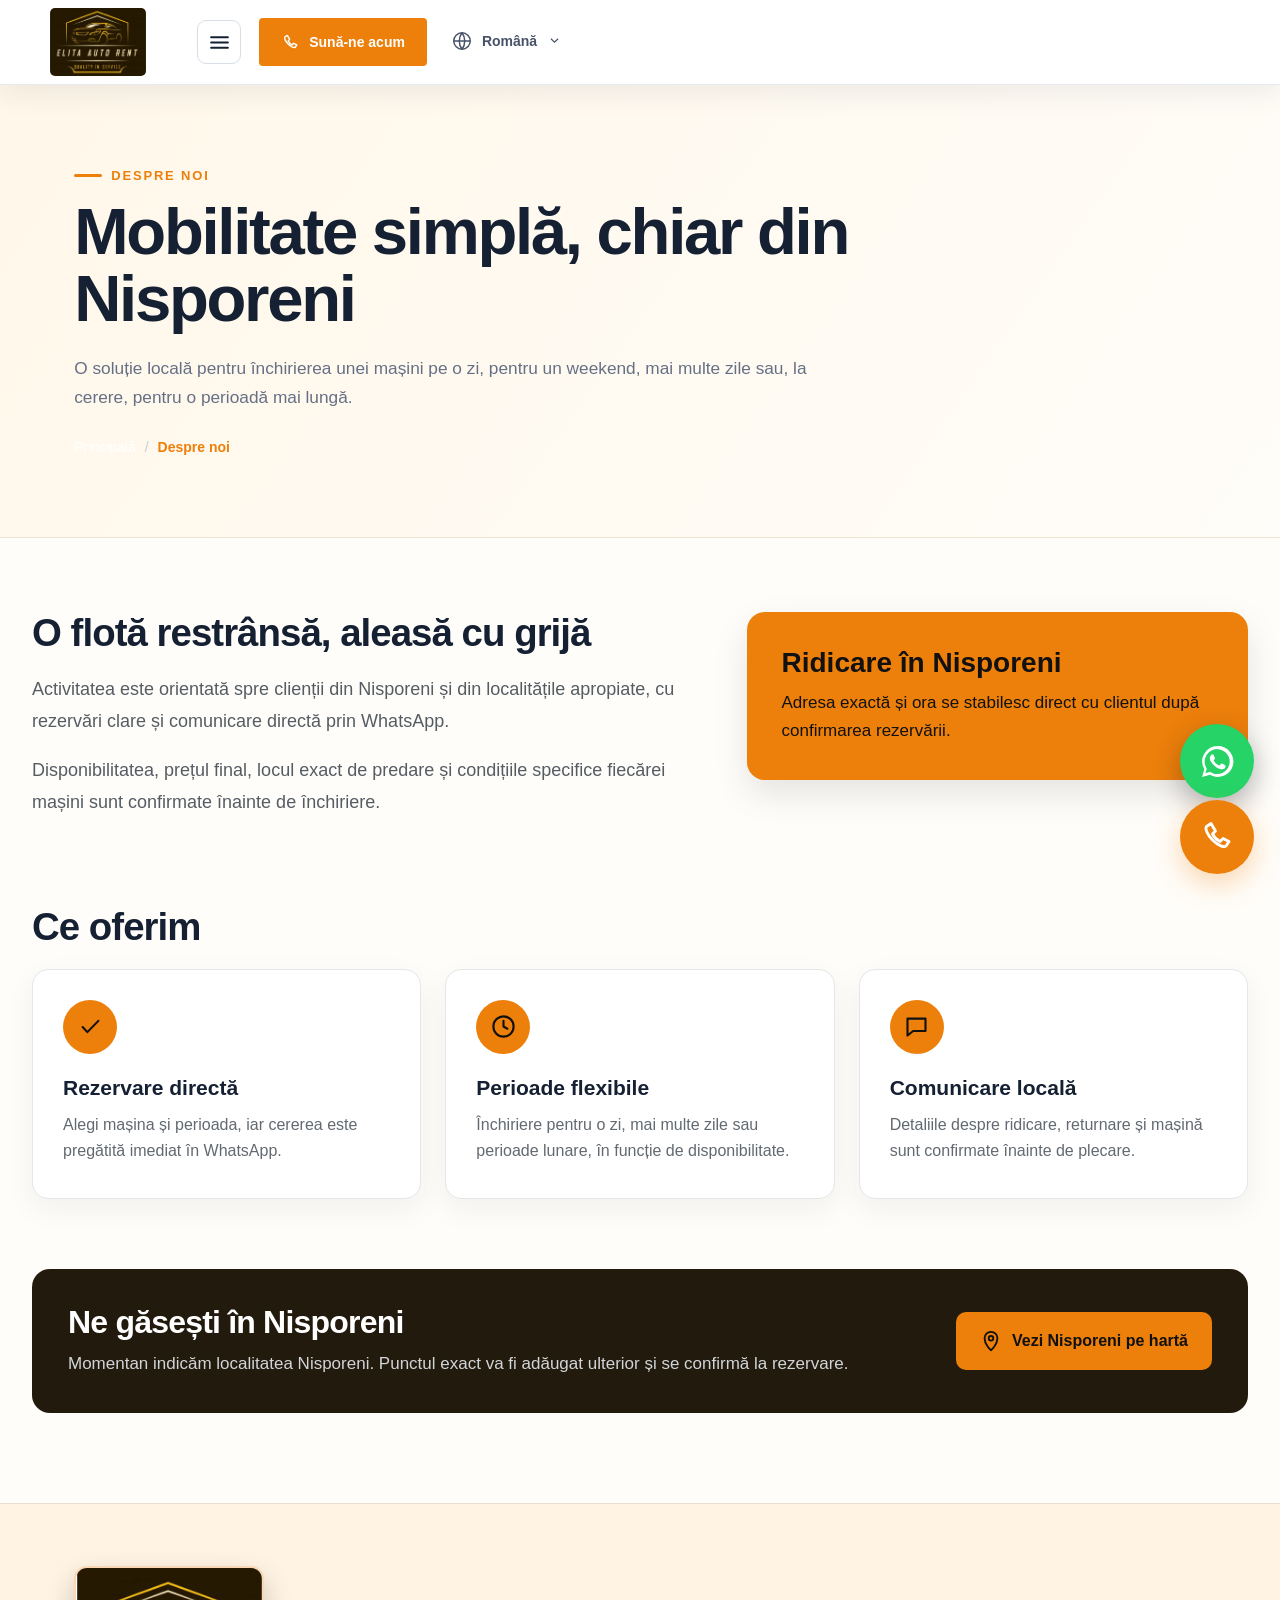
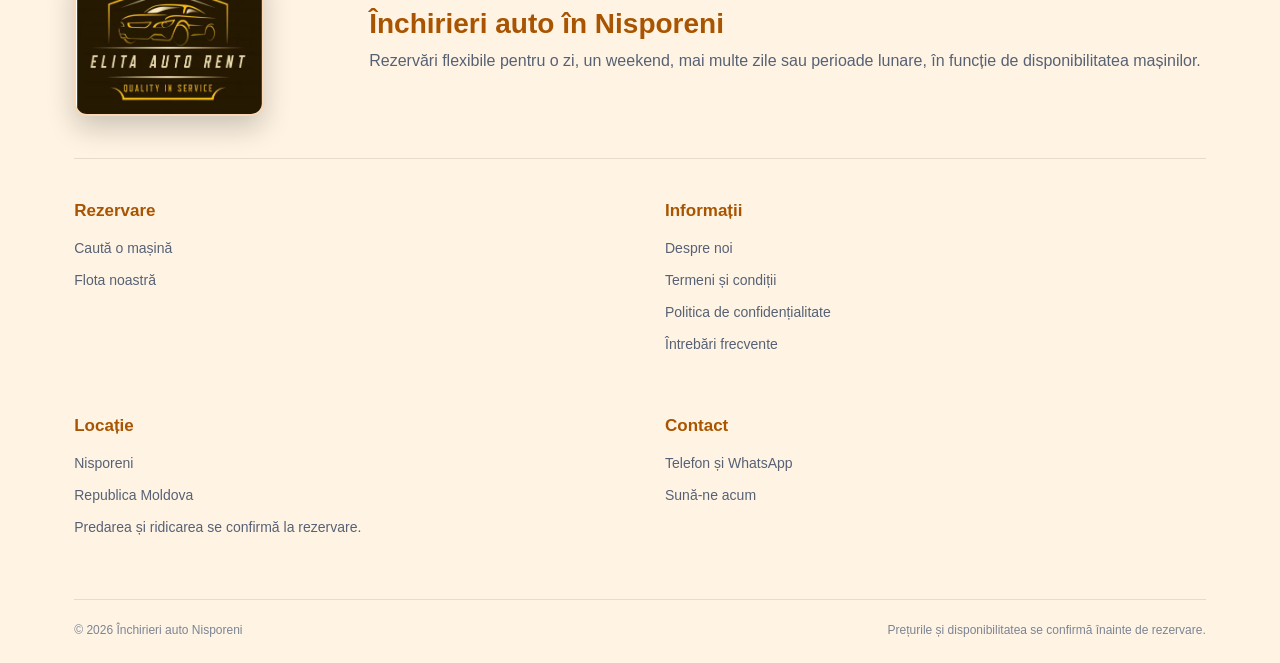
==== commit d5ed5bba: "Replace phone emoji with consistent SVG icon" ====
--- a/about.html
+++ b/about.html
@@ -21,7 +21,7 @@
       <button id="mobile-nav-toggle" class="mobile-nav-toggle" type="button" aria-label="Deschide meniul" aria-expanded="false" aria-controls="mobile-nav-panel">
         <svg aria-hidden="true" viewBox="0 0 24 24"><path d="M4 7h16M4 12h16M4 17h16"/></svg>
       </button>
-      <a class="account-link header-phone-link" href="index.html#contact" data-call-link><span aria-hidden="true">☎</span> <span data-phone-display>Sună-ne acum</span></a>
+      <a class="account-link header-phone-link" href="index.html#contact" data-call-link><svg class="inline-phone-icon" aria-hidden="true" viewBox="0 0 24 24"><path d="M8 3 5 5c-1 1 0 5 4 9s8 5 9 4l2-3-4-2-2 2c-2-1-4-3-5-5l2-2-3-5Z"/></svg> <span data-phone-display>Sună-ne acum</span></a>
       <a class="header-icon-link" href="index.html#fleet" aria-label="Rezervare">
         <svg aria-hidden="true" viewBox="0 0 24 24"><path d="M20 21v-2a5 5 0 0 0-5-5H9a5 5 0 0 0-5 5v2M12 10a4 4 0 1 0 0-8 4 4 0 0 0 0 8Z"/></svg>
       </a>
--- a/styles.css
+++ b/styles.css
@@ -1407,6 +1407,17 @@
 html, body { background: #fffdf9; }
 body { color: var(--ink); }
 
+.inline-phone-icon {
+  width: 20px;
+  height: 20px;
+  flex: 0 0 auto;
+  fill: none;
+  stroke: currentColor;
+  stroke-width: 1.9;
+  stroke-linecap: round;
+  stroke-linejoin: round;
+}
+
 .site-header {
   color: var(--ink);
   background: rgb(255 255 255 / 97%);
